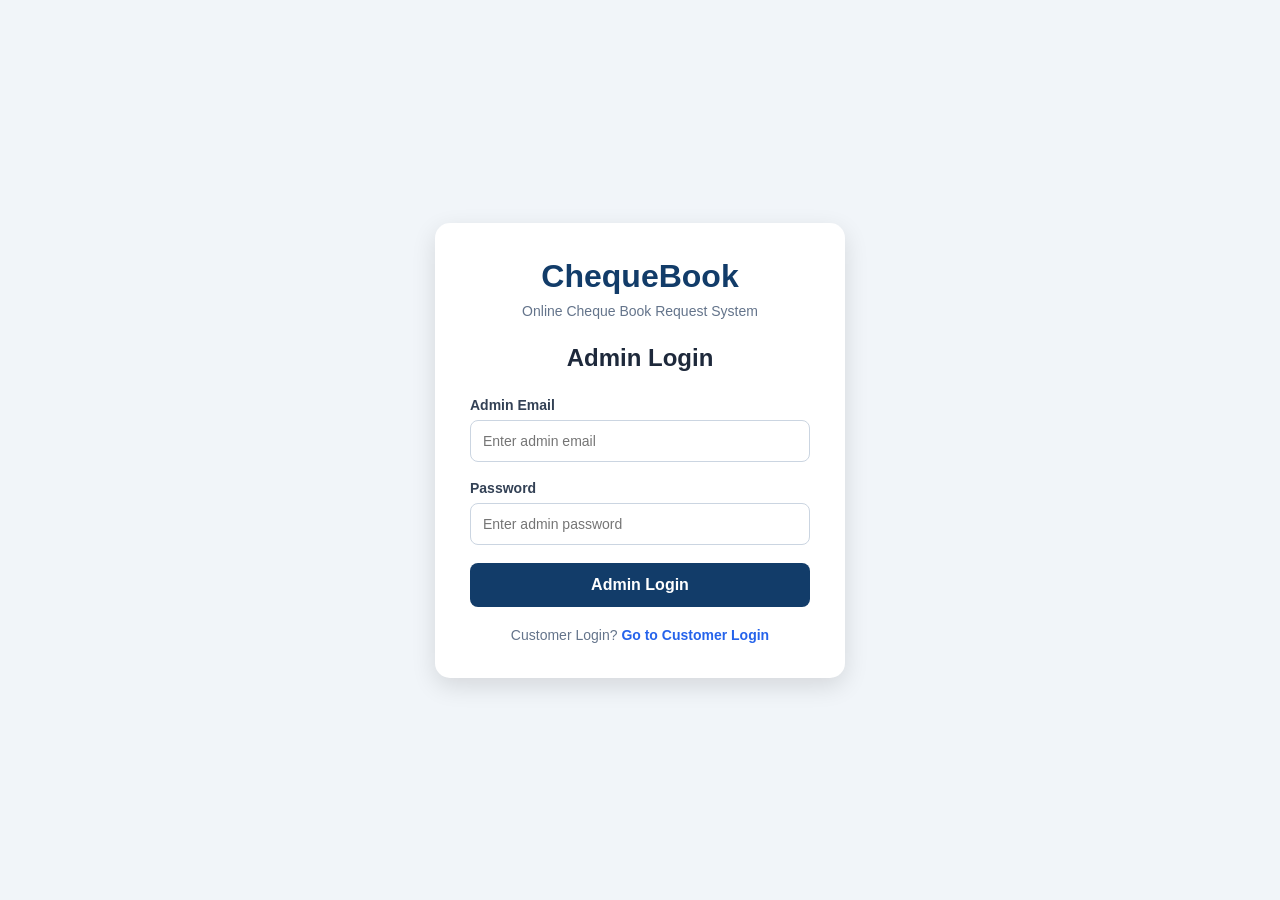
==== Frontend/admin-dashboard.html @ 97a273b3 "Initial commit" ====
<!DOCTYPE html>
<html lang="en">

<head>
    <meta charset="UTF-8">
    <meta name="viewport" content="width=device-width, initial-scale=1.0">

    <title>Admin Dashboard - ChequeBook</title>

    <link rel="stylesheet" href="style.css">
</head>

<body>

    <div class="dashboard-container">

        <!-- =========================
             Admin Header
        ========================== -->

        <header class="dashboard-header">

            <div>
                <h1>ChequeBook</h1>
                <p>Admin Management Dashboard</p>
            </div>

            <button id="adminLogoutBtn">
                Logout
            </button>

        </header>


        <!-- =========================
             Welcome Section
        ========================== -->

        <section class="welcome-section">

            <h2>
                Welcome, <span id="adminName">Admin</span> 👋
            </h2>

            <p>
                Manage customers and cheque book requests.
            </p>

        </section>


        <!-- =========================
             Dashboard Statistics
        ========================== -->

        <section class="dashboard-card">

            <h2>Dashboard Overview</h2>

            <div class="info-grid">

                <div>
                    <span>Total Customers</span>

                    <strong id="totalCustomers">
                        0
                    </strong>
                </div>


                <div>
                    <span>Total Requests</span>

                    <strong id="totalRequests">
                        0
                    </strong>
                </div>


                <div>
                    <span>Pending Requests</span>

                    <strong id="pendingRequests">
                        0
                    </strong>
                </div>

            </div>

        </section>


        <!-- =========================
             Customer List
        ========================== -->

        <section class="dashboard-card">

            <h2>Registered Customers</h2>

            <div id="customerContainer">

                <p>
                    Loading customers...
                </p>

            </div>

        </section>


        <!-- =========================
             Cheque Book Requests
        ========================== -->

        <section class="dashboard-card">

            <h2>Cheque Book Requests</h2>

            <div id="requestContainer">

                <p>
                    Loading cheque book requests...
                </p>

            </div>

        </section>


    </div>


    <!-- Admin Dashboard JavaScript -->
    <script src="admin-dashboard.js"></script>

</body>

</html>
---- Frontend/style.css ----
* {
    margin: 0;
    padding: 0;
    box-sizing: border-box;
}

body {
    font-family: Arial, sans-serif;
    background: #f1f5f9;
    min-height: 100vh;
    display: flex;
    justify-content: center;
    align-items: center;
}

.container {
    width: 100%;
    max-width: 450px;
    padding: 20px;
}

.form-box {
    background: white;
    padding: 35px;
    border-radius: 15px;
    box-shadow: 0 8px 25px rgba(0, 0, 0, 0.12);
}

.form-box h1 {
    text-align: center;
    color: #123c69;
    margin-bottom: 8px;
}

.subtitle {
    text-align: center;
    color: #64748b;
    margin-bottom: 25px;
    font-size: 14px;
}

.form-box h2 {
    text-align: center;
    color: #1e293b;
    margin-bottom: 25px;
}

label {
    display: block;
    margin-bottom: 7px;
    color: #334155;
    font-weight: bold;
    font-size: 14px;
}

input {
    width: 100%;
    padding: 12px;
    margin-bottom: 18px;
    border: 1px solid #cbd5e1;
    border-radius: 8px;
    font-size: 14px;
    outline: none;
}

input:focus {
    border-color: #2563eb;
}

button {
    width: 100%;
    padding: 13px;
    background: #123c69;
    color: white;
    border: none;
    border-radius: 8px;
    font-size: 16px;
    font-weight: bold;
    cursor: pointer;
}

button:hover {
    background: #0f3155;
}

.switch-text {
    text-align: center;
    margin-top: 20px;
    color: #64748b;
    font-size: 14px;
}

.switch-text a {
    color: #2563eb;
    text-decoration: none;
    font-weight: bold;
}

.hidden {
    display: none;
}

#loginMessage,
#registerMessage {
    text-align: center;
    margin-top: 15px;
    font-size: 14px;
}
/* =========================
   CUSTOMER DASHBOARD
   ========================= */

.dashboard-container {
    width: 100%;
    max-width: 1100px;
    margin: 0 auto;
    padding: 25px;
}

.dashboard-header {
    background: #123c69;
    color: white;
    padding: 20px 25px;
    border-radius: 12px;
    display: flex;
    justify-content: space-between;
    align-items: center;
    margin-bottom: 25px;
}

.dashboard-header h1 {
    margin-bottom: 5px;
}

.dashboard-header p {
    font-size: 14px;
    opacity: 0.9;
}

#logoutBtn {
    width: auto;
    padding: 10px 20px;
    background: white;
    color: #123c69;
}

#logoutBtn:hover {
    background: #e2e8f0;
}

.welcome-section {
    margin-bottom: 25px;
}

.welcome-section h2 {
    color: #1e293b;
    margin-bottom: 8px;
}

.welcome-section p {
    color: #64748b;
}

.dashboard-card {
    background: white;
    padding: 25px;
    border-radius: 12px;
    margin-bottom: 20px;
    box-shadow: 0 5px 18px rgba(0, 0, 0, 0.08);
}

.dashboard-card h2 {
    color: #123c69;
    margin-bottom: 20px;
}

.info-grid {
    display: grid;
    grid-template-columns: repeat(3, 1fr);
    gap: 20px;
}

.info-grid div {
    background: #f8fafc;
    padding: 18px;
    border-radius: 8px;
}

.info-grid span {
    display: block;
    color: #64748b;
    font-size: 13px;
    margin-bottom: 8px;
}

.info-grid strong {
    color: #1e293b;
    font-size: 16px;
}

.request-btn {
    width: auto;
    margin-top: 20px;
    padding: 12px 22px;
}


/* Mobile responsive design */

@media (max-width: 700px) {

    .dashboard-container {
        padding: 15px;
    }

    .dashboard-header {
        flex-direction: column;
        align-items: flex-start;
        gap: 15px;
    }

    #logoutBtn {
        width: 100%;
    }

    .info-grid {
        grid-template-columns: 1fr;
    }

}
/* =========================
   CHEQUE BOOK REQUEST PAGE
   ========================= */

.request-page-card {
    max-width: 650px;
    margin: 0 auto;
}

.request-description {
    color: #64748b;
    margin-bottom: 25px;
}

#requestForm {
    display: flex;
    flex-direction: column;
}

#requestForm select {
    width: 100%;
    padding: 12px;
    margin-bottom: 20px;
    border: 1px solid #cbd5e1;
    border-radius: 8px;
    background: white;
    font-size: 14px;
    outline: none;
}

#requestForm select:focus {
    border-color: #2563eb;
}

#requestMessage {
    text-align: center;
    margin-top: 20px;
    font-weight: bold;
}

#backBtn {
    width: auto;
    padding: 10px 20px;
    background: white;
    color: #123c69;
}

#backBtn:hover {
    background: #e2e8f0;
}
/* =========================
   ADMIN DASHBOARD
   ========================= */

.admin-table-wrapper {
    width: 100%;
    overflow-x: auto;
}

.admin-table {
    width: 100%;
    border-collapse: collapse;
    margin-top: 10px;
    background: white;
}

.admin-table th {
    background: #123c69;
    color: white;
    padding: 14px;
    text-align: left;
    font-size: 14px;
}

.admin-table td {
    padding: 14px;
    border-bottom: 1px solid #e2e8f0;
    color: #334155;
    font-size: 14px;
}

.admin-table tr:hover {
    background: #f8fafc;
}

.admin-table select {
    padding: 8px 10px;
    border: 1px solid #cbd5e1;
    border-radius: 6px;
    background: white;
    cursor: pointer;
    font-size: 13px;
}

.status-badge {
    display: inline-block;
    padding: 6px 10px;
    border-radius: 6px;
    background: #e2e8f0;
    color: #1e293b;
    font-weight: bold;
    font-size: 12px;
}


/* Admin dashboard statistics */

#totalCustomers,
#totalRequests,
#pendingRequests {
    font-size: 24px;
    color: #123c69;
}


/* Mobile Admin Table */

@media (max-width: 700px) {

    .admin-table th,
    .admin-table td {
        padding: 10px;
        font-size: 12px;
    }

    .admin-table select {
        font-size: 12px;
    }

}
/* =========================================
   PROFESSIONAL HOME PAGE
   ========================================= */

.home-hero {
    width: 100%;
    min-height: 620px;
    padding: 80px 8%;
    background: linear-gradient(
        135deg,
        #123c69,
        #2563a6
    );

    display: flex;
    justify-content: space-between;
    align-items: center;
    gap: 60px;

    color: white;
}


.home-content {
    max-width: 650px;
}


.home-content h1 {
    font-size: 52px;
    line-height: 1.15;
    margin-bottom: 25px;
}


.home-content p {
    font-size: 18px;
    line-height: 1.7;
    color: #e2e8f0;
    margin-bottom: 35px;
}


.home-buttons {
    display: flex;
    gap: 15px;
    flex-wrap: wrap;
}


.home-btn {
    display: inline-block;
    padding: 14px 25px;
    border-radius: 8px;
    text-decoration: none;
    font-weight: bold;
    font-size: 15px;
}


.primary-btn {
    background: white;
    color: #123c69;
}


.primary-btn:hover {
    background: #e2e8f0;
}


.secondary-btn {
    background: transparent;
    color: white;
    border: 2px solid white;
}


.secondary-btn:hover {
    background: white;
    color: #123c69;
}


.home-card {
    width: 380px;
    padding: 35px;
    background: white;
    color: #1e293b;
    border-radius: 18px;
    box-shadow: 0 15px 40px rgba(0, 0, 0, 0.2);
}


.home-card-icon {
    font-size: 50px;
    margin-bottom: 15px;
}


.home-card h2 {
    color: #123c69;
    margin-bottom: 12px;
}


.home-card p {
    color: #64748b;
    line-height: 1.6;
    margin-bottom: 20px;
}


.home-feature {
    padding: 12px 0;
    border-bottom: 1px solid #e2e8f0;
    color: #334155;
}


.home-feature span {
    color: #16a34a;
    font-weight: bold;
    margin-right: 8px;
}


/* SERVICES */

.home-features {
    padding: 75px 8%;
    text-align: center;
    background: #f8fafc;
}


.home-features h2,
.how-section h2 {
    font-size: 34px;
    color: #123c69;
    margin-bottom: 12px;
}


.home-section-text {
    color: #64748b;
    margin-bottom: 40px;
}


.feature-grid {
    max-width: 1100px;
    margin: auto;

    display: grid;
    grid-template-columns:
        repeat(3, 1fr);

    gap: 25px;
}


.feature-card {
    background: white;
    padding: 30px;
    border-radius: 14px;

    box-shadow:
        0 5px 20px rgba(0, 0, 0, 0.07);
}


.feature-icon {
    font-size: 40px;
    margin-bottom: 15px;
}


.feature-card h3 {
    color: #123c69;
    margin-bottom: 12px;
}


.feature-card p {
    color: #64748b;
    line-height: 1.6;
}


/* HOW IT WORKS */

.how-section {
    padding: 75px 8%;
    text-align: center;
    background: white;
}


.steps-grid {
    max-width: 1000px;
    margin: 45px auto 0;

    display: grid;
    grid-template-columns:
        repeat(3, 1fr);

    gap: 30px;
}


.step-card {
    padding: 25px;
}


.step-number {
    width: 55px;
    height: 55px;

    margin: 0 auto 18px;

    display: flex;
    align-items: center;
    justify-content: center;

    border-radius: 50%;

    background: #123c69;
    color: white;

    font-size: 22px;
    font-weight: bold;
}


.step-card h3 {
    color: #123c69;
    margin-bottom: 10px;
}


.step-card p {
    color: #64748b;
}


/* FOOTER */

.home-footer {
    padding: 35px 20px;
    background: #0f2f52;
    color: white;
    text-align: center;
}


.home-footer h3 {
    font-size: 24px;
    margin-bottom: 8px;
}


.home-footer p {
    color: #cbd5e1;
}


.footer-copy {
    margin-top: 20px;
    font-size: 13px;
}


/* HOME PAGE RESPONSIVE */

@media (max-width: 850px) {

    .home-hero {
        flex-direction: column;
        text-align: center;
        padding: 60px 25px;
    }


    .home-content h1 {
        font-size: 40px;
    }


    .home-buttons {
        justify-content: center;
    }


    .home-card {
        width: 100%;
        max-width: 450px;
    }


    .feature-grid,
    .steps-grid {
        grid-template-columns: 1fr;
    }

}


@media (max-width: 500px) {

    .home-content h1 {
        font-size: 32px;
    }


    .home-content p {
        font-size: 16px;
    }


    .home-btn {
        width: 100%;
        text-align: center;
    }

}
/* =========================================
   CHEQUEBOOK HOME PAGE
   ========================================= */

.home-hero {
    width: 100%;
    padding: 55px 8%;
    background: linear-gradient(135deg, #123c69, #2563a6);
    color: white;

    display: flex;
    align-items: center;
    justify-content: space-between;
    gap: 45px;
}

.home-content {
    max-width: 600px;
}

.home-content h1 {
    font-size: 42px;
    line-height: 1.2;
    margin-bottom: 18px;
}

.home-content p {
    font-size: 16px;
    line-height: 1.6;
    color: #e2e8f0;
    margin-bottom: 25px;
}

.home-buttons {
    display: flex;
    gap: 12px;
}

.home-btn {
    display: inline-block;
    padding: 11px 20px;
    border-radius: 7px;
    text-decoration: none;
    font-weight: bold;
    font-size: 14px;
}

.primary-btn {
    background: white;
    color: #123c69;
}

.secondary-btn {
    background: transparent;
    color: white;
    border: 1px solid white;
}

.home-card {
    width: 330px;
    padding: 25px;
    background: white;
    color: #1e293b;
    border-radius: 14px;
    box-shadow: 0 10px 25px rgba(0, 0, 0, 0.15);
}

.home-card-icon {
    font-size: 40px;
    margin-bottom: 10px;
}

.home-card h2 {
    color: #123c69;
    font-size: 21px;
    margin-bottom: 8px;
}

.home-card p {
    color: #64748b;
    font-size: 14px;
    line-height: 1.5;
    margin-bottom: 15px;
}

.home-feature {
    padding: 9px 0;
    border-bottom: 1px solid #e2e8f0;
    font-size: 14px;
}

.home-feature span {
    color: #16a34a;
    font-weight: bold;
    margin-right: 7px;
}


/* SERVICES */

.home-features {
    width: 100%;
    padding: 50px 8%;
    background: #f8fafc;
    text-align: center;
}

.home-features h2,
.how-section h2 {
    font-size: 28px;
    color: #123c69;
    margin-bottom: 8px;
}

.home-section-text {
    color: #64748b;
    font-size: 14px;
    margin-bottom: 28px;
}

.feature-grid {
    max-width: 1000px;
    margin: auto;

    display: grid;
    grid-template-columns: repeat(3, 1fr);
    gap: 20px;
}

.feature-card {
    background: white;
    padding: 25px;
    border-radius: 12px;
    box-shadow: 0 4px 15px rgba(0, 0, 0, 0.06);
}

.feature-icon {
    font-size: 32px;
    margin-bottom: 10px;
}

.feature-card h3 {
    color: #123c69;
    margin-bottom: 8px;
}

.feature-card p {
    color: #64748b;
    font-size: 14px;
    line-height: 1.5;
}


/* HOW IT WORKS */

.how-section {
    width: 100%;
    padding: 50px 8%;
    background: white;
    text-align: center;
}

.steps-grid {
    max-width: 900px;
    margin: 30px auto 0;

    display: grid;
    grid-template-columns: repeat(3, 1fr);
    gap: 25px;
}

.step-card {
    padding: 15px;
}

.step-number {
    width: 45px;
    height: 45px;
    margin: 0 auto 12px;

    display: flex;
    align-items: center;
    justify-content: center;

    border-radius: 50%;
    background: #123c69;
    color: white;

    font-size: 18px;
    font-weight: bold;
}

.step-card h3 {
    color: #123c69;
    margin-bottom: 6px;
}

.step-card p {
    color: #64748b;
    font-size: 14px;
}


/* FOOTER */

.home-footer {
    width: 100%;
    padding: 25px 20px;
    background: #0f2f52;
    color: white;
    text-align: center;
}

.home-footer h3 {
    font-size: 21px;
    margin-bottom: 5px;
}

.home-footer p {
    color: #cbd5e1;
    font-size: 13px;
}

.footer-copy {
    margin-top: 12px;
}


/* MOBILE */

@media (max-width: 800px) {

    .home-hero {
        flex-direction: column;
        text-align: center;
        padding: 45px 25px;
    }

    .home-content h1 {
        font-size: 34px;
    }

    .home-buttons {
        justify-content: center;
    }

    .home-card {
        width: 100%;
        max-width: 380px;
    }

    .feature-grid,
    .steps-grid {
        grid-template-columns: 1fr;
    }
}
/* =========================================
   HOME PAGE - FINAL LAYOUT FIX
   ========================================= */

body:has(.home-hero) {
    display: block !important;
    width: 100%;
    min-height: 100vh;
    margin: 0;
    padding: 0;
    background: #ffffff;
}

body:has(.home-hero) .home-hero {
    width: 100%;
    min-height: auto !important;
    padding: 55px 8%;
    margin: 0;
}

body:has(.home-hero) .home-features {
    width: 100%;
    min-height: auto !important;
    padding: 50px 8%;
    margin: 0;
}

body:has(.home-hero) .how-section {
    width: 100%;
    min-height: auto !important;
    padding: 50px 8%;
    margin: 0;
}

body:has(.home-hero) .home-footer {
    width: 100%;
    min-height: auto !important;
    padding: 30px 20px;
    margin: 0;
}

body:has(.home-hero) .feature-grid {
    display: grid !important;
}

body:has(.home-hero) .steps-grid {
    display: grid !important;
}
/* =========================================
   STEP 6 - COMPLETE MOBILE RESPONSIVE
   ========================================= */

@media (max-width: 600px) {

    /* HOME PAGE */

    .home-hero {
        padding: 40px 20px;
        gap: 30px;
    }

    .home-content h1 {
        font-size: 30px;
    }

    .home-content p {
        font-size: 14px;
    }

    .home-buttons {
        flex-direction: column;
        width: 100%;
    }

    .home-btn {
        width: 100%;
        text-align: center;
    }

    .home-card {
        width: 100%;
    }

    .home-features,
    .how-section {
        padding: 40px 20px;
    }

    .feature-grid,
    .steps-grid {
        grid-template-columns: 1fr;
    }


    /* NAVIGATION */

    .home-navbar {
        padding: 15px 20px;
    }

    .home-nav {
        width: 100%;
        gap: 10px;
    }

    .home-nav a {
        font-size: 13px;
    }


    /* CUSTOMER DASHBOARD */

    .dashboard-container {
        padding: 12px;
    }

    .dashboard-card {
        padding: 18px;
    }

    .dashboard-header {
        padding: 18px;
    }

    .dashboard-header h1 {
        font-size: 22px;
    }

    .info-grid {
        grid-template-columns: 1fr;
        gap: 12px;
    }

    .admin-table-wrapper {
        overflow-x: auto;
    }

    .admin-table {
        min-width: 650px;
    }


    /* ADMIN DASHBOARD */

    .admin-dashboard-container {
        padding: 12px;
    }

    .admin-dashboard-card {
        padding: 18px;
    }

    .admin-dashboard-header {
        padding: 18px;
    }

    .admin-summary-grid {
        grid-template-columns: 1fr;
        gap: 12px;
    }

    .admin-table-wrapper {
        width: 100%;
        overflow-x: auto;
    }

    .admin-table {
        min-width: 850px;
    }

}
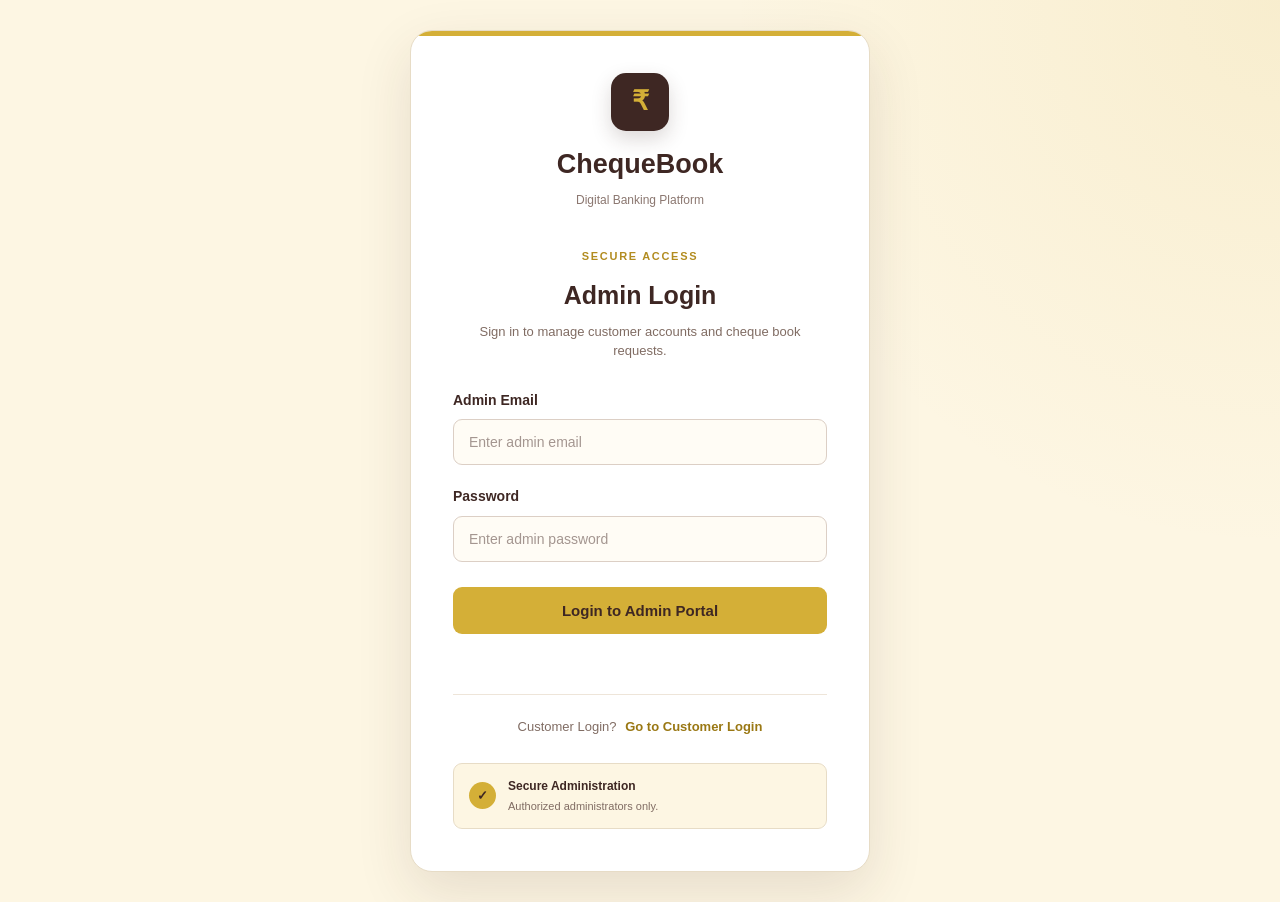
==== commit 960b1999: "Update frontend design" ====
--- a/Frontend/admin-dashboard.html
+++ b/Frontend/admin-dashboard.html
@@ -10,97 +10,211 @@
     <link rel="stylesheet" href="style.css">
 </head>
 
-<body>
-
-    <div class="dashboard-container">
-
-        <!-- =========================
-             Admin Header
-        ========================== -->
-
-        <header class="dashboard-header">
+<body class="admin-dashboard-page">
+
+    <!-- =========================
+         ADMIN NAVBAR
+    ========================== -->
+
+    <header class="admin-navbar">
+
+        <div class="admin-navbar-brand">
+
+            <div class="admin-navbar-icon">
+                ₹
+            </div>
 
             <div>
                 <h1>ChequeBook</h1>
-                <p>Admin Management Dashboard</p>
-            </div>
-
-            <button id="adminLogoutBtn">
+                <span>Admin Portal</span>
+            </div>
+
+        </div>
+
+
+        <div class="admin-navbar-right">
+
+            <span class="admin-secure-label">
+                ● Secure Admin Access
+            </span>
+
+            <button id="adminLogoutBtn" class="admin-logout-btn">
                 Logout
             </button>
 
-        </header>
+        </div>
+
+    </header>
+
+
+    <!-- =========================
+         MAIN CONTENT
+    ========================== -->
+
+    <main class="admin-dashboard-main">
+
+
+        <!-- PAGE HEADER -->
+
+        <section class="admin-page-header">
+
+            <div>
+
+                <span class="admin-page-label">
+                    ADMINISTRATION
+                </span>
+
+                <h2>
+                    Welcome, <span id="adminName">Admin</span>
+                </h2>
+
+                <p>
+                    Manage customers, monitor cheque book requests,
+                    and control request processing from one place.
+                </p>
+
+            </div>
+
+
+            <div class="admin-header-icon">
+                ⚙
+            </div>
+
+        </section>
 
 
         <!-- =========================
-             Welcome Section
+             DASHBOARD OVERVIEW
         ========================== -->
 
-        <section class="welcome-section">
-
-            <h2>
-                Welcome, <span id="adminName">Admin</span> 👋
-            </h2>
-
-            <p>
-                Manage customers and cheque book requests.
-            </p>
+        <section class="admin-dashboard-card">
+
+            <div class="admin-section-heading">
+
+                <div>
+                    <span>OVERVIEW</span>
+                    <h3>Dashboard Overview</h3>
+                </div>
+
+                <div class="admin-section-icon">
+                    ◈
+                </div>
+
+            </div>
+
+
+            <div class="admin-stat-grid">
+
+
+                <!-- TOTAL CUSTOMERS -->
+
+                <div class="admin-stat-card">
+
+                    <div class="admin-stat-icon">
+                        👥
+                    </div>
+
+                    <div>
+
+                        <span>Total Customers</span>
+
+                        <strong id="totalCustomers">
+                            0
+                        </strong>
+
+                        <small>
+                            Registered users
+                        </small>
+
+                    </div>
+
+                </div>
+
+
+                <!-- TOTAL REQUESTS -->
+
+                <div class="admin-stat-card">
+
+                    <div class="admin-stat-icon">
+                        📋
+                    </div>
+
+                    <div>
+
+                        <span>Total Requests</span>
+
+                        <strong id="totalRequests">
+                            0
+                        </strong>
+
+                        <small>
+                            Cheque book requests
+                        </small>
+
+                    </div>
+
+                </div>
+
+
+                <!-- PENDING REQUESTS -->
+
+                <div class="admin-stat-card pending-stat">
+
+                    <div class="admin-stat-icon">
+                        ⏳
+                    </div>
+
+                    <div>
+
+                        <span>Pending Requests</span>
+
+                        <strong id="pendingRequests">
+                            0
+                        </strong>
+
+                        <small>
+                            Awaiting processing
+                        </small>
+
+                    </div>
+
+                </div>
+
+
+            </div>
 
         </section>
 
 
         <!-- =========================
-             Dashboard Statistics
+             CUSTOMER LIST
         ========================== -->
 
-        <section class="dashboard-card">
-
-            <h2>Dashboard Overview</h2>
-
-            <div class="info-grid">
+        <section class="admin-dashboard-card">
+
+            <div class="admin-section-heading">
 
                 <div>
-                    <span>Total Customers</span>
-
-                    <strong id="totalCustomers">
-                        0
-                    </strong>
-                </div>
-
-
-                <div>
-                    <span>Total Requests</span>
-
-                    <strong id="totalRequests">
-                        0
-                    </strong>
-                </div>
-
-
-                <div>
-                    <span>Pending Requests</span>
-
-                    <strong id="pendingRequests">
-                        0
-                    </strong>
-                </div>
-
-            </div>
-
-        </section>
-
-
-        <!-- =========================
-             Customer List
-        ========================== -->
-
-        <section class="dashboard-card">
-
-            <h2>Registered Customers</h2>
-
-            <div id="customerContainer">
-
-                <p>
+
+                    <span>CUSTOMER MANAGEMENT</span>
+
+                    <h3>Registered Customers</h3>
+
+                </div>
+
+                <div class="admin-section-icon">
+                    👥
+                </div>
+
+            </div>
+
+
+            <div
+                id="customerContainer"
+                class="admin-data-container"
+            >
+
+                <p class="admin-loading">
                     Loading customers...
                 </p>
 
@@ -110,16 +224,34 @@
 
 
         <!-- =========================
-             Cheque Book Requests
+             CHEQUE BOOK REQUESTS
         ========================== -->
 
-        <section class="dashboard-card">
-
-            <h2>Cheque Book Requests</h2>
-
-            <div id="requestContainer">
-
-                <p>
+        <section class="admin-dashboard-card">
+
+            <div class="admin-section-heading">
+
+                <div>
+
+                    <span>REQUEST MANAGEMENT</span>
+
+                    <h3>Cheque Book Requests</h3>
+
+                </div>
+
+                <div class="admin-section-icon">
+                    📑
+                </div>
+
+            </div>
+
+
+            <div
+                id="requestContainer"
+                class="admin-data-container"
+            >
+
+                <p class="admin-loading">
                     Loading cheque book requests...
                 </p>
 
@@ -128,10 +260,28 @@
         </section>
 
 
-    </div>
-
-
-    <!-- Admin Dashboard JavaScript -->
+    </main>
+
+
+    <!-- =========================
+         FOOTER
+    ========================== -->
+
+    <footer class="admin-dashboard-footer">
+
+        <p>
+            © 2026 ChequeBook. All Rights Reserved.
+        </p>
+
+        <span>
+            Secure Digital Banking Administration
+        </span>
+
+    </footer>
+
+
+    <!-- ADMIN DASHBOARD JAVASCRIPT -->
+
     <script src="admin-dashboard.js"></script>
 
 </body>
--- a/Frontend/style.css
+++ b/Frontend/style.css
@@ -1,1114 +1,3995 @@
+/* =========================================
+   CHEQUEBOOK - PREMIUM BANKING THEME
+   Dark Brown + Cream + Gold
+   ========================================= */
+
 * {
     margin: 0;
     padding: 0;
     box-sizing: border-box;
 }
 
+html {
+    scroll-behavior: smooth;
+}
+
 body {
-    font-family: Arial, sans-serif;
-    background: #f1f5f9;
+    font-family: "Segoe UI", Arial, sans-serif;
+    background: #FDF6E3;
+    color: #3E2723;
+    line-height: 1.6;
+}
+
+
+/* =========================================
+   HERO SECTION
+   ========================================= */
+
+.home-hero {
     min-height: 100vh;
     display: flex;
-    justify-content: center;
-    align-items: center;
-}
-
-.container {
-    width: 100%;
-    max-width: 450px;
-    padding: 20px;
-}
-
-.form-box {
-    background: white;
-    padding: 35px;
-    border-radius: 15px;
-    box-shadow: 0 8px 25px rgba(0, 0, 0, 0.12);
-}
-
-.form-box h1 {
-    text-align: center;
-    color: #123c69;
-    margin-bottom: 8px;
-}
-
-.subtitle {
-    text-align: center;
-    color: #64748b;
-    margin-bottom: 25px;
-    font-size: 14px;
-}
-
-.form-box h2 {
-    text-align: center;
-    color: #1e293b;
-    margin-bottom: 25px;
-}
-
-label {
-    display: block;
-    margin-bottom: 7px;
-    color: #334155;
-    font-weight: bold;
-    font-size: 14px;
-}
-
-input {
-    width: 100%;
-    padding: 12px;
-    margin-bottom: 18px;
-    border: 1px solid #cbd5e1;
-    border-radius: 8px;
-    font-size: 14px;
-    outline: none;
-}
-
-input:focus {
-    border-color: #2563eb;
-}
-
-button {
-    width: 100%;
-    padding: 13px;
-    background: #123c69;
+    align-items: center;
+    justify-content: space-between;
+    gap: 60px;
+
+    padding: 80px 9%;
+
+    background:
+        radial-gradient(
+            circle at 85% 20%,
+            rgba(212, 175, 55, 0.16),
+            transparent 30%
+        ),
+        linear-gradient(
+            135deg,
+            #3E2723,
+            #2A1916
+        );
+
     color: white;
-    border: none;
-    border-radius: 8px;
-    font-size: 16px;
-    font-weight: bold;
-    cursor: pointer;
-}
-
-button:hover {
-    background: #0f3155;
-}
-
-.switch-text {
-    text-align: center;
-    margin-top: 20px;
-    color: #64748b;
-    font-size: 14px;
-}
-
-.switch-text a {
-    color: #2563eb;
-    text-decoration: none;
-    font-weight: bold;
-}
-
-.hidden {
-    display: none;
-}
-
-#loginMessage,
-#registerMessage {
-    text-align: center;
-    margin-top: 15px;
-    font-size: 14px;
-}
-/* =========================
-   CUSTOMER DASHBOARD
-   ========================= */
-
-.dashboard-container {
-    width: 100%;
-    max-width: 1100px;
-    margin: 0 auto;
-    padding: 25px;
-}
-
-.dashboard-header {
-    background: #123c69;
-    color: white;
-    padding: 20px 25px;
-    border-radius: 12px;
-    display: flex;
-    justify-content: space-between;
-    align-items: center;
-    margin-bottom: 25px;
-}
-
-.dashboard-header h1 {
-    margin-bottom: 5px;
-}
-
-.dashboard-header p {
-    font-size: 14px;
-    opacity: 0.9;
-}
-
-#logoutBtn {
-    width: auto;
-    padding: 10px 20px;
-    background: white;
-    color: #123c69;
-}
-
-#logoutBtn:hover {
-    background: #e2e8f0;
-}
-
-.welcome-section {
-    margin-bottom: 25px;
-}
-
-.welcome-section h2 {
-    color: #1e293b;
-    margin-bottom: 8px;
-}
-
-.welcome-section p {
-    color: #64748b;
-}
-
-.dashboard-card {
-    background: white;
-    padding: 25px;
-    border-radius: 12px;
-    margin-bottom: 20px;
-    box-shadow: 0 5px 18px rgba(0, 0, 0, 0.08);
-}
-
-.dashboard-card h2 {
-    color: #123c69;
-    margin-bottom: 20px;
-}
-
-.info-grid {
-    display: grid;
-    grid-template-columns: repeat(3, 1fr);
-    gap: 20px;
-}
-
-.info-grid div {
-    background: #f8fafc;
-    padding: 18px;
-    border-radius: 8px;
-}
-
-.info-grid span {
-    display: block;
-    color: #64748b;
-    font-size: 13px;
-    margin-bottom: 8px;
-}
-
-.info-grid strong {
-    color: #1e293b;
-    font-size: 16px;
-}
-
-.request-btn {
-    width: auto;
-    margin-top: 20px;
-    padding: 12px 22px;
-}
-
-
-/* Mobile responsive design */
-
-@media (max-width: 700px) {
-
-    .dashboard-container {
-        padding: 15px;
-    }
-
-    .dashboard-header {
-        flex-direction: column;
-        align-items: flex-start;
-        gap: 15px;
-    }
-
-    #logoutBtn {
-        width: 100%;
-    }
-
-    .info-grid {
-        grid-template-columns: 1fr;
-    }
-
-}
-/* =========================
-   CHEQUE BOOK REQUEST PAGE
-   ========================= */
-
-.request-page-card {
-    max-width: 650px;
-    margin: 0 auto;
-}
-
-.request-description {
-    color: #64748b;
-    margin-bottom: 25px;
-}
-
-#requestForm {
-    display: flex;
-    flex-direction: column;
-}
-
-#requestForm select {
-    width: 100%;
-    padding: 12px;
-    margin-bottom: 20px;
-    border: 1px solid #cbd5e1;
-    border-radius: 8px;
-    background: white;
-    font-size: 14px;
-    outline: none;
-}
-
-#requestForm select:focus {
-    border-color: #2563eb;
-}
-
-#requestMessage {
-    text-align: center;
-    margin-top: 20px;
-    font-weight: bold;
-}
-
-#backBtn {
-    width: auto;
-    padding: 10px 20px;
-    background: white;
-    color: #123c69;
-}
-
-#backBtn:hover {
-    background: #e2e8f0;
-}
-/* =========================
-   ADMIN DASHBOARD
-   ========================= */
-
-.admin-table-wrapper {
-    width: 100%;
-    overflow-x: auto;
-}
-
-.admin-table {
-    width: 100%;
-    border-collapse: collapse;
-    margin-top: 10px;
-    background: white;
-}
-
-.admin-table th {
-    background: #123c69;
-    color: white;
-    padding: 14px;
-    text-align: left;
-    font-size: 14px;
-}
-
-.admin-table td {
-    padding: 14px;
-    border-bottom: 1px solid #e2e8f0;
-    color: #334155;
-    font-size: 14px;
-}
-
-.admin-table tr:hover {
-    background: #f8fafc;
-}
-
-.admin-table select {
-    padding: 8px 10px;
-    border: 1px solid #cbd5e1;
-    border-radius: 6px;
-    background: white;
-    cursor: pointer;
-    font-size: 13px;
-}
-
-.status-badge {
-    display: inline-block;
-    padding: 6px 10px;
-    border-radius: 6px;
-    background: #e2e8f0;
-    color: #1e293b;
-    font-weight: bold;
-    font-size: 12px;
-}
-
-
-/* Admin dashboard statistics */
-
-#totalCustomers,
-#totalRequests,
-#pendingRequests {
-    font-size: 24px;
-    color: #123c69;
-}
-
-
-/* Mobile Admin Table */
-
-@media (max-width: 700px) {
-
-    .admin-table th,
-    .admin-table td {
-        padding: 10px;
-        font-size: 12px;
-    }
-
-    .admin-table select {
-        font-size: 12px;
-    }
-
-}
-/* =========================================
-   PROFESSIONAL HOME PAGE
-   ========================================= */
-
-.home-hero {
-    width: 100%;
-    min-height: 620px;
-    padding: 80px 8%;
-    background: linear-gradient(
-        135deg,
-        #123c69,
-        #2563a6
-    );
-
-    display: flex;
-    justify-content: space-between;
-    align-items: center;
-    gap: 60px;
-
-    color: white;
-}
-
+}
+
+
+/* LEFT CONTENT */
 
 .home-content {
     max-width: 650px;
 }
 
-
 .home-content h1 {
-    font-size: 52px;
-    line-height: 1.15;
+    font-size: 58px;
+    line-height: 1.12;
+    font-weight: 700;
+    letter-spacing: -1px;
     margin-bottom: 25px;
 }
 
+.home-content h1::after {
+    content: "";
+    display: block;
+    width: 90px;
+    height: 4px;
+    background: #D4AF37;
+    margin-top: 25px;
+    border-radius: 10px;
+}
 
 .home-content p {
+    max-width: 560px;
     font-size: 18px;
-    line-height: 1.7;
-    color: #e2e8f0;
+    color: #E7DCC6;
     margin-bottom: 35px;
 }
 
 
+/* BUTTONS */
+
 .home-buttons {
     display: flex;
-    gap: 15px;
+    gap: 18px;
     flex-wrap: wrap;
 }
-
 
 .home-btn {
     display: inline-block;
-    padding: 14px 25px;
+    text-decoration: none;
+
+    padding: 14px 28px;
+
     border-radius: 8px;
-    text-decoration: none;
+
+    font-size: 16px;
+    font-weight: 600;
+
+    transition: all 0.3s ease;
+}
+
+.primary-btn {
+    background: #D4AF37;
+    color: #3E2723;
+}
+
+.primary-btn:hover {
+    background: #E7C65A;
+    transform: translateY(-3px);
+    box-shadow: 0 10px 25px rgba(212, 175, 55, 0.25);
+}
+
+.secondary-btn {
+    border: 1px solid #D4AF37;
+    color: #D4AF37;
+    background: transparent;
+}
+
+.secondary-btn:hover {
+    background: #D4AF37;
+    color: #3E2723;
+    transform: translateY(-3px);
+}
+
+
+/* =========================================
+   HERO CARD
+   ========================================= */
+
+.home-card {
+    width: 390px;
+
+    padding: 40px;
+
+    background: #FDF6E3;
+    color: #3E2723;
+
+    border-radius: 20px;
+
+    box-shadow:
+        0 25px 60px rgba(0, 0, 0, 0.35);
+
+    border: 1px solid rgba(212, 175, 55, 0.4);
+
+    position: relative;
+}
+
+.home-card::before {
+    content: "";
+    position: absolute;
+
+    width: 100px;
+    height: 100px;
+
+    background: rgba(212, 175, 55, 0.15);
+
+    border-radius: 50%;
+
+    right: -30px;
+    top: -30px;
+
+    z-index: 0;
+}
+
+.home-card-icon {
+    width: 65px;
+    height: 65px;
+
+    display: flex;
+    align-items: center;
+    justify-content: center;
+
+    background: #3E2723;
+    color: #D4AF37;
+
+    border-radius: 15px;
+
+    font-size: 30px;
+
+    margin-bottom: 22px;
+
+    position: relative;
+    z-index: 1;
+}
+
+.home-card h2 {
+    font-size: 25px;
+    margin-bottom: 12px;
+}
+
+.home-card p {
+    color: #6D574F;
+    margin-bottom: 25px;
+}
+
+.home-feature {
+    display: flex;
+    align-items: center;
+
+    gap: 12px;
+
+    padding: 13px 0;
+
+    border-bottom: 1px solid #E7DCC6;
+
+    font-size: 15px;
+}
+
+.home-feature:last-child {
+    border-bottom: none;
+}
+
+.home-feature span {
+    width: 25px;
+    height: 25px;
+
+    display: flex;
+    align-items: center;
+    justify-content: center;
+
+    background: #D4AF37;
+    color: #3E2723;
+
+    border-radius: 50%;
+
     font-weight: bold;
-    font-size: 15px;
-}
-
-
-.primary-btn {
-    background: white;
-    color: #123c69;
-}
-
-
-.primary-btn:hover {
-    background: #e2e8f0;
-}
-
-
-.secondary-btn {
-    background: transparent;
-    color: white;
-    border: 2px solid white;
-}
-
-
-.secondary-btn:hover {
-    background: white;
-    color: #123c69;
-}
-
-
-.home-card {
-    width: 380px;
-    padding: 35px;
-    background: white;
-    color: #1e293b;
-    border-radius: 18px;
-    box-shadow: 0 15px 40px rgba(0, 0, 0, 0.2);
-}
-
-
-.home-card-icon {
-    font-size: 50px;
-    margin-bottom: 15px;
-}
-
-
-.home-card h2 {
-    color: #123c69;
-    margin-bottom: 12px;
-}
-
-
-.home-card p {
-    color: #64748b;
-    line-height: 1.6;
-    margin-bottom: 20px;
-}
-
-
-.home-feature {
-    padding: 12px 0;
-    border-bottom: 1px solid #e2e8f0;
-    color: #334155;
-}
-
-
-.home-feature span {
-    color: #16a34a;
-    font-weight: bold;
-    margin-right: 8px;
-}
-
-
-/* SERVICES */
+}
+
+
+/* =========================================
+   FEATURES SECTION
+   ========================================= */
 
 .home-features {
-    padding: 75px 8%;
+    padding: 90px 9%;
     text-align: center;
-    background: #f8fafc;
-}
-
+
+    background: #FDF6E3;
+}
 
 .home-features h2,
 .how-section h2 {
-    font-size: 34px;
-    color: #123c69;
-    margin-bottom: 12px;
-}
-
+    font-size: 38px;
+    color: #3E2723;
+    margin-bottom: 10px;
+}
 
 .home-section-text {
-    color: #64748b;
-    margin-bottom: 40px;
-}
-
+    color: #806C63;
+    margin-bottom: 45px;
+}
+
+
+/* FEATURE GRID */
 
 .feature-grid {
-    max-width: 1100px;
-    margin: auto;
-
     display: grid;
+
     grid-template-columns:
         repeat(3, 1fr);
 
     gap: 25px;
-}
-
+
+    max-width: 1100px;
+
+    margin: auto;
+}
 
 .feature-card {
     background: white;
-    padding: 30px;
-    border-radius: 14px;
+
+    padding: 35px 28px;
+
+    border-radius: 16px;
+
+    border: 1px solid #E7DCC6;
+
+    transition: all 0.3s ease;
 
     box-shadow:
-        0 5px 20px rgba(0, 0, 0, 0.07);
-}
-
+        0 8px 25px rgba(62, 39, 35, 0.07);
+}
+
+.feature-card:hover {
+    transform: translateY(-8px);
+
+    border-color: #D4AF37;
+
+    box-shadow:
+        0 18px 40px rgba(62, 39, 35, 0.13);
+}
 
 .feature-icon {
-    font-size: 40px;
-    margin-bottom: 15px;
-}
-
+    width: 65px;
+    height: 65px;
+
+    display: flex;
+    align-items: center;
+    justify-content: center;
+
+    margin: 0 auto 20px;
+
+    background: #3E2723;
+    color: #D4AF37;
+
+    border-radius: 15px;
+
+    font-size: 27px;
+}
 
 .feature-card h3 {
-    color: #123c69;
-    margin-bottom: 12px;
-}
-
+    font-size: 21px;
+    margin-bottom: 10px;
+}
 
 .feature-card p {
-    color: #64748b;
-    line-height: 1.6;
-}
-
-
-/* HOW IT WORKS */
+    color: #806C63;
+    font-size: 15px;
+}
+
+
+/* =========================================
+   HOW IT WORKS
+   ========================================= */
 
 .how-section {
-    padding: 75px 8%;
+    padding: 90px 9%;
+
     text-align: center;
-    background: white;
-}
-
+
+    background: #E7DCC6;
+}
 
 .steps-grid {
-    max-width: 1000px;
-    margin: 45px auto 0;
-
     display: grid;
+
     grid-template-columns:
         repeat(3, 1fr);
 
-    gap: 30px;
-}
-
+    gap: 25px;
+
+    max-width: 1000px;
+
+    margin: 50px auto 0;
+}
 
 .step-card {
-    padding: 25px;
-}
-
+    background: #FDF6E3;
+
+    padding: 35px 25px;
+
+    border-radius: 16px;
+
+    border: 1px solid rgba(62, 39, 35, 0.1);
+
+    position: relative;
+}
 
 .step-number {
     width: 55px;
     height: 55px;
 
-    margin: 0 auto 18px;
-
     display: flex;
     align-items: center;
     justify-content: center;
 
+    margin: 0 auto 20px;
+
     border-radius: 50%;
 
-    background: #123c69;
+    background: #D4AF37;
+    color: #3E2723;
+
+    font-size: 22px;
+    font-weight: 700;
+}
+
+.step-card h3 {
+    font-size: 21px;
+    margin-bottom: 8px;
+}
+
+.step-card p {
+    color: #806C63;
+}
+
+
+/* =========================================
+   FOOTER
+   ========================================= */
+
+.home-footer {
+    background: #2A1916;
+
     color: white;
 
-    font-size: 22px;
-    font-weight: bold;
-}
-
-
-.step-card h3 {
-    color: #123c69;
-    margin-bottom: 10px;
-}
-
-
-.step-card p {
-    color: #64748b;
-}
-
-
-/* FOOTER */
-
-.home-footer {
-    padding: 35px 20px;
-    background: #0f2f52;
-    color: white;
     text-align: center;
-}
-
+
+    padding: 45px 20px;
+}
 
 .home-footer h3 {
-    font-size: 24px;
+    color: #D4AF37;
+
+    font-size: 25px;
+
     margin-bottom: 8px;
 }
 
-
 .home-footer p {
-    color: #cbd5e1;
-}
-
+    color: #E7DCC6;
+}
 
 .footer-copy {
-    margin-top: 20px;
+    margin-top: 18px;
+
     font-size: 13px;
-}
-
-
-/* HOME PAGE RESPONSIVE */
-
-@media (max-width: 850px) {
+
+    color: #A99388 !important;
+}
+
+
+/* =========================================
+   RESPONSIVE DESIGN
+   ========================================= */
+
+@media (max-width: 900px) {
 
     .home-hero {
         flex-direction: column;
+
         text-align: center;
-        padding: 60px 25px;
-    }
-
+
+        padding: 70px 6%;
+    }
 
     .home-content h1 {
-        font-size: 40px;
-    }
-
+        font-size: 45px;
+    }
+
+    .home-content p {
+        margin-left: auto;
+        margin-right: auto;
+    }
 
     .home-buttons {
         justify-content: center;
     }
-
 
     .home-card {
         width: 100%;
         max-width: 450px;
     }
 
-
     .feature-grid,
     .steps-grid {
         grid-template-columns: 1fr;
-    }
-
+        max-width: 500px;
+    }
 }
 
 
 @media (max-width: 500px) {
 
+    .home-hero {
+        padding: 55px 5%;
+    }
+
     .home-content h1 {
-        font-size: 32px;
-    }
-
+        font-size: 36px;
+    }
 
     .home-content p {
         font-size: 16px;
     }
 
+    .home-buttons {
+        flex-direction: column;
+    }
 
     .home-btn {
         width: 100%;
         text-align: center;
     }
 
+    .home-card {
+        padding: 30px 25px;
+    }
+
+    .home-features,
+    .how-section {
+        padding: 65px 5%;
+    }
+
+    .home-features h2,
+    .how-section h2 {
+        font-size: 30px;
+    }
 }
 /* =========================================
-   CHEQUEBOOK HOME PAGE
+   CUSTOMER AUTH PAGE
    ========================================= */
 
-.home-hero {
+.auth-page {
+    min-height: 100vh;
+
+    background:
+        radial-gradient(
+            circle at 10% 20%,
+            rgba(212, 175, 55, 0.12),
+            transparent 30%
+        ),
+        #FDF6E3;
+
+    display: flex;
+    align-items: center;
+    justify-content: center;
+
+    padding: 40px 20px;
+}
+
+
+.auth-container {
     width: 100%;
-    padding: 55px 8%;
-    background: linear-gradient(135deg, #123c69, #2563a6);
+    max-width: 1050px;
+
+    min-height: 620px;
+
+    display: grid;
+    grid-template-columns: 0.9fr 1.1fr;
+
+    background: white;
+
+    border-radius: 24px;
+
+    overflow: hidden;
+
+    box-shadow:
+        0 25px 70px rgba(62, 39, 35, 0.18);
+}
+
+
+/* LEFT BRAND AREA */
+
+.auth-brand {
+    background:
+        linear-gradient(
+            145deg,
+            #3E2723,
+            #241512
+        );
+
     color: white;
 
+    padding: 65px 50px;
+
+    display: flex;
+    flex-direction: column;
+    justify-content: center;
+}
+
+
+.brand-logo {
+    width: 70px;
+    height: 70px;
+
+    display: flex;
+    align-items: center;
+    justify-content: center;
+
+    background: #D4AF37;
+
+    color: #3E2723;
+
+    border-radius: 18px;
+
+    font-size: 32px;
+
+    margin-bottom: 25px;
+}
+
+
+.auth-brand h1 {
+    font-size: 40px;
+    margin-bottom: 12px;
+}
+
+
+.auth-brand > p {
+    color: #E7DCC6;
+
+    max-width: 350px;
+
+    margin-bottom: 35px;
+}
+
+
+.auth-highlight {
+    display: flex;
+    align-items: center;
+
+    gap: 12px;
+
+    margin: 12px 0;
+
+    color: #F5EBDD;
+
+    font-size: 15px;
+}
+
+
+.auth-highlight span {
+    width: 27px;
+    height: 27px;
+
+    display: flex;
+    align-items: center;
+    justify-content: center;
+
+    background: #D4AF37;
+
+    color: #3E2723;
+
+    border-radius: 50%;
+
+    font-weight: bold;
+}
+
+
+/* RIGHT LOGIN CARD */
+
+.auth-card {
+    padding: 55px 65px;
+
+    display: flex;
+    flex-direction: column;
+    justify-content: center;
+}
+
+
+.back-home {
+    align-self: flex-start;
+
+    text-decoration: none;
+
+    color: #806C63;
+
+    font-size: 14px;
+
+    margin-bottom: 35px;
+
+    transition: 0.3s;
+}
+
+
+.back-home:hover {
+    color: #D4AF37;
+}
+
+
+.auth-small-title {
+    color: #B28C20;
+
+    font-size: 12px;
+
+    font-weight: 700;
+
+    letter-spacing: 2px;
+}
+
+
+.auth-heading h2 {
+    color: #3E2723;
+
+    font-size: 38px;
+
+    margin: 7px 0;
+}
+
+
+.auth-heading p {
+    color: #806C63;
+
+    margin-bottom: 30px;
+}
+
+
+/* INPUTS */
+
+.input-group {
+    margin-bottom: 20px;
+}
+
+
+.input-group label {
+    display: block;
+
+    color: #3E2723;
+
+    font-size: 14px;
+
+    font-weight: 600;
+
+    margin-bottom: 8px;
+}
+
+
+.input-group input {
+    width: 100%;
+
+    padding: 14px 15px;
+
+    border: 1px solid #DCCFC5;
+
+    border-radius: 9px;
+
+    outline: none;
+
+    font-size: 15px;
+
+    color: #3E2723;
+
+    background: #FFFCF5;
+
+    transition: 0.3s;
+}
+
+
+.input-group input:focus {
+    border-color: #D4AF37;
+
+    box-shadow:
+        0 0 0 3px rgba(212, 175, 55, 0.12);
+}
+
+
+.input-group input::placeholder {
+    color: #AA9B94;
+}
+
+
+/* LOGIN BUTTON */
+
+.auth-btn {
+    width: 100%;
+
+    padding: 14px;
+
+    border: none;
+
+    border-radius: 9px;
+
+    background: #3E2723;
+
+    color: white;
+
+    font-size: 16px;
+
+    font-weight: 600;
+
+    cursor: pointer;
+
+    transition: 0.3s;
+}
+
+
+.auth-btn:hover {
+    background: #D4AF37;
+
+    color: #3E2723;
+
+    transform: translateY(-2px);
+
+    box-shadow:
+        0 8px 20px rgba(212, 175, 55, 0.25);
+}
+
+
+/* MESSAGE */
+
+.auth-message {
+    text-align: center;
+
+    min-height: 22px;
+
+    margin-top: 12px;
+
+    font-size: 14px;
+}
+
+
+/* DIVIDER */
+
+.auth-divider {
+    display: flex;
+
+    align-items: center;
+
+    gap: 12px;
+
+    margin: 25px 0 18px;
+
+    color: #A28F86;
+
+    font-size: 13px;
+}
+
+
+.auth-divider::before,
+.auth-divider::after {
+    content: "";
+
+    flex: 1;
+
+    height: 1px;
+
+    background: #E7DCC6;
+}
+
+
+/* REGISTER BUTTON */
+
+.register-btn {
+    display: block;
+
+    text-align: center;
+
+    text-decoration: none;
+
+    padding: 13px;
+
+    border: 1px solid #D4AF37;
+
+    border-radius: 9px;
+
+    color: #3E2723;
+
+    font-weight: 600;
+
+    transition: 0.3s;
+}
+
+
+.register-btn:hover {
+    background: #D4AF37;
+}
+
+
+/* FOOTER TEXT */
+
+.auth-footer-text {
+    text-align: center;
+
+    color: #A28F86;
+
+    font-size: 12px;
+
+    margin-top: 22px;
+}
+
+
+/* =========================================
+   AUTH RESPONSIVE
+   ========================================= */
+
+@media (max-width: 800px) {
+
+    .auth-container {
+        grid-template-columns: 1fr;
+    }
+
+    .auth-brand {
+        padding: 40px 30px;
+
+        text-align: center;
+
+        align-items: center;
+    }
+
+    .auth-brand > p {
+        margin-left: auto;
+        margin-right: auto;
+    }
+
+    .auth-card {
+        padding: 40px 30px;
+    }
+}
+
+
+@media (max-width: 500px) {
+
+    .auth-page {
+        padding: 15px;
+    }
+
+    .auth-brand h1 {
+        font-size: 32px;
+    }
+
+    .auth-heading h2 {
+        font-size: 30px;
+    }
+
+    .auth-card {
+        padding: 30px 22px;
+    }
+}
+/* =========================================
+   CUSTOMER DASHBOARD
+   PREMIUM BANKING STYLE
+   ========================================= */
+
+.customer-dashboard-page {
+    min-height: 100vh;
+    background: #FDF6E3;
+}
+
+
+/* =========================================
+   NAVBAR
+   ========================================= */
+
+.bank-navbar {
+    height: 82px;
+
+    background: #3E2723;
+
+    color: white;
+
     display: flex;
     align-items: center;
     justify-content: space-between;
-    gap: 45px;
-}
-
-.home-content {
+
+    padding: 0 7%;
+
+    box-shadow:
+        0 5px 20px rgba(62, 39, 35, 0.15);
+}
+
+
+.bank-logo {
+    display: flex;
+    align-items: center;
+
+    gap: 12px;
+}
+
+
+.bank-logo-icon {
+    width: 45px;
+    height: 45px;
+
+    display: flex;
+    align-items: center;
+    justify-content: center;
+
+    background: #D4AF37;
+
+    color: #3E2723;
+
+    border-radius: 11px;
+
+    font-size: 22px;
+}
+
+
+.bank-logo h1 {
+    font-size: 21px;
+
+    line-height: 1.1;
+}
+
+
+.bank-logo span {
+    color: #D8C8B9;
+
+    font-size: 11px;
+
+    letter-spacing: 1px;
+}
+
+
+/* LOGOUT */
+
+.logout-btn {
+    padding: 10px 20px;
+
+    border: 1px solid #D4AF37;
+
+    background: transparent;
+
+    color: #D4AF37;
+
+    border-radius: 7px;
+
+    font-weight: 600;
+
+    cursor: pointer;
+
+    transition: 0.3s;
+}
+
+
+.logout-btn:hover {
+    background: #D4AF37;
+
+    color: #3E2723;
+}
+
+
+/* =========================================
+   MAIN
+   ========================================= */
+
+.dashboard-main {
+    width: 90%;
+
+    max-width: 1200px;
+
+    margin: auto;
+
+    padding: 45px 0 70px;
+}
+
+
+/* =========================================
+   WELCOME
+   ========================================= */
+
+.dashboard-welcome {
+    background:
+        linear-gradient(
+            135deg,
+            #3E2723,
+            #5A3B32
+        );
+
+    color: white;
+
+    border-radius: 20px;
+
+    padding: 35px 40px;
+
+    margin-bottom: 25px;
+
+    display: flex;
+
+    align-items: center;
+
+    justify-content: space-between;
+
+    overflow: hidden;
+
+    position: relative;
+}
+
+
+.dashboard-welcome::after {
+    content: "";
+
+    position: absolute;
+
+    width: 220px;
+    height: 220px;
+
+    border-radius: 50%;
+
+    background: rgba(212, 175, 55, 0.12);
+
+    right: -70px;
+    top: -80px;
+}
+
+
+.dashboard-label,
+.card-label {
+    color: #B28C20;
+
+    font-size: 11px;
+
+    font-weight: 700;
+
+    letter-spacing: 2px;
+}
+
+
+.dashboard-welcome .dashboard-label {
+    color: #D4AF37;
+}
+
+
+.dashboard-welcome h2 {
+    font-size: 31px;
+
+    margin: 7px 0;
+}
+
+
+.dashboard-welcome h2 span {
+    color: #D4AF37;
+}
+
+
+.dashboard-welcome p {
+    color: #E7DCC6;
+
     max-width: 600px;
 }
 
-.home-content h1 {
-    font-size: 42px;
-    line-height: 1.2;
-    margin-bottom: 18px;
-}
-
-.home-content p {
+
+.welcome-icon {
+    width: 85px;
+    height: 85px;
+
+    display: flex;
+    align-items: center;
+    justify-content: center;
+
+    background: rgba(255, 255, 255, 0.08);
+
+    border: 1px solid rgba(212, 175, 55, 0.4);
+
+    border-radius: 20px;
+
+    font-size: 38px;
+
+    position: relative;
+
+    z-index: 2;
+}
+
+
+/* =========================================
+   DASHBOARD CARDS
+   ========================================= */
+
+.dashboard-card {
+    background: white;
+
+    padding: 30px;
+
+    margin-bottom: 25px;
+
+    border-radius: 18px;
+
+    border: 1px solid #E7DCC6;
+
+    box-shadow:
+        0 7px 25px rgba(62, 39, 35, 0.06);
+}
+
+
+.card-heading {
+    display: flex;
+
+    align-items: center;
+
+    justify-content: space-between;
+
+    margin-bottom: 25px;
+}
+
+
+.card-heading h2 {
+    color: #3E2723;
+
+    font-size: 22px;
+
+    margin-top: 3px;
+}
+
+
+.card-icon {
+    width: 45px;
+    height: 45px;
+
+    display: flex;
+    align-items: center;
+    justify-content: center;
+
+    background: #FDF6E3;
+
+    border: 1px solid #E7DCC6;
+
+    border-radius: 10px;
+
+    font-size: 21px;
+}
+
+
+/* =========================================
+   INFORMATION
+   ========================================= */
+
+.info-grid {
+    display: grid;
+
+    grid-template-columns:
+        repeat(3, 1fr);
+
+    gap: 15px;
+}
+
+
+.info-item {
+    padding: 18px;
+
+    background: #FFFCF5;
+
+    border: 1px solid #EEE3D5;
+
+    border-radius: 10px;
+}
+
+
+.info-item span,
+.account-item span,
+.account-balance span {
+    display: block;
+
+    color: #8B7770;
+
+    font-size: 12px;
+
+    margin-bottom: 6px;
+}
+
+
+.info-item strong {
+    color: #3E2723;
+
+    font-size: 15px;
+
+    word-break: break-word;
+}
+
+
+/* =========================================
+   ACCOUNT
+   ========================================= */
+
+.account-summary {
+    display: grid;
+
+    grid-template-columns:
+        1fr 1fr 1.2fr;
+
+    gap: 15px;
+
+    margin-bottom: 25px;
+}
+
+
+.account-item,
+.account-balance {
+    padding: 22px;
+
+    border-radius: 12px;
+}
+
+
+.account-item {
+    background: #FFFCF5;
+
+    border: 1px solid #EEE3D5;
+}
+
+
+.account-item strong {
+    color: #3E2723;
+
+    font-size: 17px;
+}
+
+
+.account-balance {
+    background:
+        linear-gradient(
+            135deg,
+            #3E2723,
+            #5A3B32
+        );
+
+    color: white;
+}
+
+
+.account-balance span {
+    color: #D8C8B9;
+}
+
+
+.account-balance strong {
+    color: #D4AF37;
+
+    font-size: 27px;
+}
+
+
+/* =========================================
+   ACTION BUTTONS
+   ========================================= */
+
+.dashboard-actions {
+    display: flex;
+
+    gap: 12px;
+
+    flex-wrap: wrap;
+}
+
+
+.dashboard-action-btn {
+    padding: 12px 18px;
+
+    border: 1px solid #D4AF37;
+
+    border-radius: 8px;
+
+    background: white;
+
+    color: #3E2723;
+
+    font-weight: 600;
+
+    cursor: pointer;
+
+    transition: 0.3s;
+}
+
+
+.dashboard-action-btn:hover {
+    background: #D4AF37;
+
+    transform: translateY(-2px);
+}
+
+
+/* =========================================
+   TABLE
+   ========================================= */
+
+.table-wrapper {
+    width: 100%;
+
+    overflow-x: auto;
+
+    margin-bottom: 25px;
+}
+
+
+.bank-table {
+    width: 100%;
+
+    border-collapse: collapse;
+
+    min-width: 650px;
+}
+
+
+.bank-table th {
+    background: #3E2723;
+
+    color: #FDF6E3;
+
+    padding: 14px 16px;
+
+    text-align: left;
+
+    font-size: 13px;
+}
+
+
+.bank-table td {
+    padding: 14px 16px;
+
+    border-bottom: 1px solid #EEE3D5;
+
+    color: #594740;
+
+    font-size: 14px;
+}
+
+
+.bank-table tbody tr:hover {
+    background: #FFFCF5;
+}
+
+
+/* =========================================
+   CHEQUE REQUEST BUTTON
+   ========================================= */
+
+.request-cheque-btn {
+    padding: 13px 22px;
+
+    border: none;
+
+    border-radius: 8px;
+
+    background: #D4AF37;
+
+    color: #3E2723;
+
+    font-size: 15px;
+
+    font-weight: 700;
+
+    cursor: pointer;
+
+    transition: 0.3s;
+}
+
+
+.request-cheque-btn:hover {
+    background: #B8941F;
+
+    transform: translateY(-2px);
+
+    box-shadow:
+        0 8px 20px rgba(212, 175, 55, 0.2);
+}
+
+
+/* =========================================
+   DASHBOARD RESPONSIVE
+   ========================================= */
+
+@media (max-width: 800px) {
+
+    .bank-navbar {
+        padding: 0 5%;
+    }
+
+    .dashboard-main {
+        width: 92%;
+    }
+
+    .dashboard-welcome {
+        padding: 30px;
+
+        align-items: flex-start;
+    }
+
+    .welcome-icon {
+        display: none;
+    }
+
+    .info-grid,
+    .account-summary {
+        grid-template-columns: 1fr;
+    }
+}
+
+
+@media (max-width: 500px) {
+
+    .bank-navbar {
+        height: 72px;
+    }
+
+    .bank-logo h1 {
+        font-size: 18px;
+    }
+
+    .bank-logo span {
+        display: none;
+    }
+
+    .logout-btn {
+        padding: 8px 13px;
+    }
+
+    .dashboard-main {
+        padding-top: 25px;
+    }
+
+    .dashboard-welcome {
+        padding: 25px 20px;
+    }
+
+    .dashboard-welcome h2 {
+        font-size: 24px;
+    }
+
+    .dashboard-card {
+        padding: 20px;
+    }
+
+    .card-heading h2 {
+        font-size: 19px;
+    }
+}
+/* =========================================
+   CHEQUE BOOK REQUEST PAGE
+   ========================================= */
+
+.request-page {
+    min-height: 100vh;
+    background: #FDF6E3;
+}
+
+
+/* MAIN */
+
+.request-main {
+    width: 90%;
+    max-width: 1050px;
+
+    margin: auto;
+
+    padding: 45px 0 70px;
+}
+
+
+/* =========================================
+   REQUEST HEADER
+   ========================================= */
+
+.request-header {
+    background:
+        linear-gradient(
+            135deg,
+            #3E2723,
+            #5A3B32
+        );
+
+    color: white;
+
+    border-radius: 20px;
+
+    padding: 35px 40px;
+
+    display: flex;
+
+    align-items: center;
+
+    justify-content: space-between;
+
+    margin-bottom: 25px;
+
+    position: relative;
+
+    overflow: hidden;
+}
+
+
+.request-header::after {
+    content: "";
+
+    position: absolute;
+
+    width: 200px;
+    height: 200px;
+
+    border-radius: 50%;
+
+    background: rgba(212, 175, 55, 0.12);
+
+    right: -60px;
+    top: -70px;
+}
+
+
+.request-header h2 {
+    font-size: 32px;
+
+    margin: 7px 0;
+}
+
+
+.request-header p {
+    color: #E7DCC6;
+
+    max-width: 600px;
+}
+
+
+.request-header .dashboard-label {
+    color: #D4AF37;
+}
+
+
+.request-header-icon {
+    width: 80px;
+    height: 80px;
+
+    display: flex;
+
+    align-items: center;
+    justify-content: center;
+
+    background: rgba(255, 255, 255, 0.08);
+
+    border: 1px solid rgba(212, 175, 55, 0.4);
+
+    border-radius: 18px;
+
+    font-size: 36px;
+
+    position: relative;
+
+    z-index: 2;
+}
+
+
+/* =========================================
+   REQUEST CARD
+   ========================================= */
+
+.request-card {
+    background: white;
+
+    border-radius: 18px;
+
+    padding: 40px;
+
+    border: 1px solid #E7DCC6;
+
+    box-shadow:
+        0 10px 30px rgba(62, 39, 35, 0.07);
+
+    max-width: 850px;
+
+    margin: auto;
+}
+
+
+.request-card-heading {
+    display: flex;
+
+    align-items: center;
+
+    justify-content: space-between;
+
+    margin-bottom: 30px;
+}
+
+
+.request-card-heading h3 {
+    color: #3E2723;
+
+    font-size: 24px;
+
+    margin-top: 4px;
+}
+
+
+.request-small-icon {
+    width: 45px;
+    height: 45px;
+
+    display: flex;
+
+    align-items: center;
+    justify-content: center;
+
+    border-radius: 10px;
+
+    background: #FDF6E3;
+
+    color: #B28C20;
+
+    border: 1px solid #E7DCC6;
+
+    font-weight: bold;
+}
+
+
+/* =========================================
+   INPUT GROUP
+   ========================================= */
+
+.request-input-group {
+    margin-bottom: 25px;
+}
+
+
+.request-input-group label {
+    display: block;
+
+    color: #3E2723;
+
+    font-size: 15px;
+
+    font-weight: 700;
+
+    margin-bottom: 5px;
+}
+
+
+.input-help {
+    color: #8B7770;
+
+    font-size: 13px;
+
+    margin-bottom: 10px;
+}
+
+
+.request-input-group select {
+    width: 100%;
+
+    padding: 14px 15px;
+
+    border: 1px solid #DCCFC5;
+
+    border-radius: 9px;
+
+    background: #FFFCF5;
+
+    color: #3E2723;
+
+    font-size: 15px;
+
+    outline: none;
+
+    cursor: pointer;
+
+    transition: 0.3s;
+}
+
+
+.request-input-group select:focus {
+    border-color: #D4AF37;
+
+    box-shadow:
+        0 0 0 3px rgba(212, 175, 55, 0.12);
+}
+
+
+/* =========================================
+   INFORMATION BOX
+   ========================================= */
+
+.request-info-box {
+    display: flex;
+
+    gap: 14px;
+
+    padding: 17px;
+
+    margin: 30px 0;
+
+    background: #FDF6E3;
+
+    border: 1px solid #E7DCC6;
+
+    border-left: 4px solid #D4AF37;
+
+    border-radius: 10px;
+}
+
+
+.request-info-icon {
+    width: 28px;
+    height: 28px;
+
+    flex-shrink: 0;
+
+    display: flex;
+
+    align-items: center;
+    justify-content: center;
+
+    background: #D4AF37;
+
+    color: #3E2723;
+
+    border-radius: 50%;
+
+    font-weight: bold;
+}
+
+
+.request-info-box strong {
+    color: #3E2723;
+
+    font-size: 14px;
+}
+
+
+.request-info-box p {
+    color: #806C63;
+
+    font-size: 13px;
+
+    margin-top: 3px;
+}
+
+
+/* =========================================
+   SUBMIT BUTTON
+   ========================================= */
+
+.submit-request-btn {
+    width: 100%;
+
+    padding: 15px;
+
+    border: none;
+
+    border-radius: 9px;
+
+    background: #D4AF37;
+
+    color: #3E2723;
+
     font-size: 16px;
-    line-height: 1.6;
-    color: #e2e8f0;
-    margin-bottom: 25px;
-}
-
-.home-buttons {
-    display: flex;
+
+    font-weight: 700;
+
+    cursor: pointer;
+
+    transition: 0.3s;
+}
+
+
+.submit-request-btn:hover {
+    background: #B8941F;
+
+    transform: translateY(-2px);
+
+    box-shadow:
+        0 8px 20px rgba(212, 175, 55, 0.2);
+}
+
+
+/* =========================================
+   REQUEST MESSAGE
+   ========================================= */
+
+.request-message {
+    text-align: center;
+
+    min-height: 24px;
+
+    margin-top: 18px;
+
+    font-size: 14px;
+
+    font-weight: 600;
+}
+
+
+/* =========================================
+   RESPONSIVE
+   ========================================= */
+
+@media (max-width: 700px) {
+
+    .request-main {
+        width: 92%;
+
+        padding-top: 25px;
+    }
+
+    .request-header {
+        padding: 28px;
+
+        align-items: flex-start;
+    }
+
+    .request-header h2 {
+        font-size: 26px;
+    }
+
+    .request-header-icon {
+        display: none;
+    }
+
+    .request-card {
+        padding: 25px 20px;
+    }
+}
+/* =====================================================
+   TRANSACTIONS PAGE
+   PREMIUM BANKING THEME
+   Dark Brown + Cream + Gold
+===================================================== */
+
+.transactions-page {
+    min-height: 100vh;
+    background: #FDF6E3;
+}
+
+
+/* NAVBAR */
+
+.transactions-page .bank-navbar {
+    background: #3E2723;
+    color: white;
+    padding: 18px 5%;
+    display: flex;
+    align-items: center;
+    justify-content: space-between;
+    box-shadow: 0 4px 15px rgba(62, 39, 35, 0.15);
+}
+
+.transactions-page .bank-logo {
+    display: flex;
+    align-items: center;
     gap: 12px;
 }
 
-.home-btn {
-    display: inline-block;
-    padding: 11px 20px;
-    border-radius: 7px;
-    text-decoration: none;
-    font-weight: bold;
-    font-size: 14px;
-}
-
-.primary-btn {
-    background: white;
-    color: #123c69;
-}
-
-.secondary-btn {
+.transactions-page .bank-logo-icon {
+    width: 45px;
+    height: 45px;
+    border-radius: 10px;
+    background: #D4AF37;
+    color: #3E2723;
+    display: flex;
+    align-items: center;
+    justify-content: center;
+    font-size: 22px;
+    font-weight: 800;
+}
+
+.transactions-page .bank-logo h1 {
+    margin: 0;
+    font-size: 21px;
+}
+
+.transactions-page .bank-logo span {
+    font-size: 11px;
+    color: #E7DCC6;
+}
+
+
+/* BACK BUTTON */
+
+.transactions-page .logout-btn {
     background: transparent;
     color: white;
-    border: 1px solid white;
-}
-
-.home-card {
-    width: 330px;
-    padding: 25px;
+    border: 1px solid rgba(255,255,255,0.35);
+    padding: 10px 18px;
+    border-radius: 8px;
+    cursor: pointer;
+    font-size: 14px;
+    font-weight: 600;
+    transition: 0.3s;
+}
+
+.transactions-page .logout-btn:hover {
+    background: #D4AF37;
+    color: #3E2723;
+    border-color: #D4AF37;
+}
+
+
+/* MAIN */
+
+.transactions-main {
+    width: 90%;
+    max-width: 1150px;
+    margin: auto;
+    padding: 40px 0 60px;
+}
+
+
+/* PAGE HEADER */
+
+.transactions-header {
+    background: linear-gradient(135deg, #3E2723, #5A3B32);
+    color: white;
+    border-radius: 20px;
+    padding: 35px 40px;
+    display: flex;
+    align-items: center;
+    justify-content: space-between;
+    margin-bottom: 25px;
+    position: relative;
+    overflow: hidden;
+}
+
+.transactions-header::after {
+    content: "";
+    position: absolute;
+    width: 230px;
+    height: 230px;
+    border-radius: 50%;
+    background: rgba(212,175,55,0.10);
+    right: -80px;
+    top: -90px;
+}
+
+.transactions-header h2 {
+    font-size: 32px;
+    margin: 7px 0;
+}
+
+.transactions-header p {
+    color: #E7DCC6;
+    max-width: 650px;
+    margin: 0;
+}
+
+.transactions-header .dashboard-label {
+    color: #D4AF37;
+    font-size: 12px;
+    font-weight: 700;
+    letter-spacing: 1.5px;
+}
+
+.transactions-header-icon {
+    width: 80px;
+    height: 80px;
+    border-radius: 18px;
+    background: rgba(255,255,255,0.08);
+    border: 1px solid rgba(212,175,55,0.4);
+    display: flex;
+    align-items: center;
+    justify-content: center;
+    font-size: 34px;
+    color: #D4AF37;
+    position: relative;
+    z-index: 2;
+}
+
+
+/* ACCOUNT SUMMARY */
+
+.transaction-summary-card,
+.transaction-history-card {
     background: white;
-    color: #1e293b;
-    border-radius: 14px;
-    box-shadow: 0 10px 25px rgba(0, 0, 0, 0.15);
-}
-
-.home-card-icon {
-    font-size: 40px;
-    margin-bottom: 10px;
-}
-
-.home-card h2 {
-    color: #123c69;
-    font-size: 21px;
-    margin-bottom: 8px;
-}
-
-.home-card p {
-    color: #64748b;
-    font-size: 14px;
-    line-height: 1.5;
-    margin-bottom: 15px;
-}
-
-.home-feature {
-    padding: 9px 0;
-    border-bottom: 1px solid #e2e8f0;
-    font-size: 14px;
-}
-
-.home-feature span {
-    color: #16a34a;
-    font-weight: bold;
-    margin-right: 7px;
-}
-
-
-/* SERVICES */
-
-.home-features {
-    width: 100%;
-    padding: 50px 8%;
-    background: #f8fafc;
-    text-align: center;
-}
-
-.home-features h2,
-.how-section h2 {
-    font-size: 28px;
-    color: #123c69;
-    margin-bottom: 8px;
-}
-
-.home-section-text {
-    color: #64748b;
-    font-size: 14px;
-    margin-bottom: 28px;
-}
-
-.feature-grid {
-    max-width: 1000px;
-    margin: auto;
-
+    border: 1px solid #E7DCC6;
+    border-radius: 18px;
+    padding: 32px;
+    margin-bottom: 25px;
+    box-shadow: 0 10px 30px rgba(62,39,35,0.07);
+}
+
+
+/* SECTION TITLE */
+
+.section-title-row {
+    display: flex;
+    align-items: center;
+    justify-content: space-between;
+    margin-bottom: 25px;
+}
+
+.section-label {
+    color: #B28C20;
+    font-size: 11px;
+    font-weight: 800;
+    letter-spacing: 1.5px;
+}
+
+.section-title-row h3 {
+    color: #3E2723;
+    font-size: 23px;
+    margin: 5px 0 0;
+}
+
+.summary-icon,
+.history-icon {
+    width: 45px;
+    height: 45px;
+    border-radius: 10px;
+    background: #FDF6E3;
+    border: 1px solid #E7DCC6;
+    color: #B28C20;
+    display: flex;
+    align-items: center;
+    justify-content: center;
+    font-weight: 800;
+}
+
+
+/* ACCOUNT INFO */
+
+.transaction-info-grid {
     display: grid;
     grid-template-columns: repeat(3, 1fr);
-    gap: 20px;
-}
-
-.feature-card {
+    gap: 18px;
+}
+
+.transaction-info-item {
+    background: #FFFCF5;
+    border: 1px solid #E7DCC6;
+    border-radius: 12px;
+    padding: 20px;
+}
+
+.transaction-info-item span {
+    display: block;
+    color: #806C63;
+    font-size: 13px;
+    margin-bottom: 8px;
+}
+
+.transaction-info-item strong {
+    color: #3E2723;
+    font-size: 17px;
+}
+
+.balance-item {
+    border-left: 4px solid #D4AF37;
+}
+
+.balance-item strong {
+    color: #9A7814;
+}
+
+
+/* TABLE */
+
+.transaction-table-wrapper {
+    width: 100%;
+    overflow-x: auto;
+    border: 1px solid #E7DCC6;
+    border-radius: 12px;
+}
+
+.transaction-table {
+    width: 100%;
+    border-collapse: collapse;
+    min-width: 800px;
+}
+
+.transaction-table th {
+    background: #3E2723;
+    color: white;
+    padding: 15px 14px;
+    text-align: left;
+    font-size: 13px;
+    font-weight: 700;
+}
+
+.transaction-table td {
+    padding: 15px 14px;
+    border-bottom: 1px solid #EEE5D9;
+    color: #57453F;
+    font-size: 13px;
+}
+
+.transaction-table tbody tr:hover {
+    background: #FFFCF5;
+}
+
+.transaction-table tbody tr:last-child td {
+    border-bottom: none;
+}
+
+.loading-cell {
+    text-align: center !important;
+    color: #806C63 !important;
+    padding: 30px !important;
+}
+
+
+/* INFORMATION BOX */
+
+.transaction-note {
+    display: flex;
+    gap: 14px;
+    padding: 16px;
+    margin-top: 22px;
+    background: #FDF6E3;
+    border: 1px solid #E7DCC6;
+    border-left: 4px solid #D4AF37;
+    border-radius: 10px;
+}
+
+.note-icon {
+    width: 27px;
+    height: 27px;
+    flex-shrink: 0;
+    border-radius: 50%;
+    background: #D4AF37;
+    color: #3E2723;
+    display: flex;
+    align-items: center;
+    justify-content: center;
+    font-weight: 800;
+}
+
+.transaction-note strong {
+    color: #3E2723;
+    font-size: 13px;
+}
+
+.transaction-note p {
+    color: #806C63;
+    font-size: 12px;
+    margin: 4px 0 0;
+    line-height: 1.5;
+}
+
+
+/* FOOTER */
+
+.transactions-footer {
+    border-top: 1px solid #E7DCC6;
+    background: #3E2723;
+    color: #E7DCC6;
+    padding: 20px 5%;
+    display: flex;
+    justify-content: space-between;
+    align-items: center;
+    font-size: 12px;
+}
+
+.transactions-footer p {
+    margin: 0;
+}
+
+.transactions-footer span {
+    color: #D4AF37;
+}
+
+
+/* MOBILE */
+
+@media (max-width: 700px) {
+
+    .transactions-page .bank-navbar {
+        padding: 15px 4%;
+    }
+
+    .transactions-page .bank-logo h1 {
+        font-size: 18px;
+    }
+
+    .transactions-page .logout-btn {
+        padding: 8px 12px;
+        font-size: 12px;
+    }
+
+    .transactions-main {
+        width: 92%;
+        padding-top: 25px;
+    }
+
+    .transactions-header {
+        padding: 28px;
+    }
+
+    .transactions-header h2 {
+        font-size: 26px;
+    }
+
+    .transactions-header-icon {
+        display: none;
+    }
+
+    .transaction-summary-card,
+    .transaction-history-card {
+        padding: 22px 18px;
+    }
+
+    .transaction-info-grid {
+        grid-template-columns: 1fr;
+    }
+
+    .transactions-footer {
+        flex-direction: column;
+        gap: 8px;
+        text-align: center;
+    }
+}
+/* =====================================================
+   ADMIN LOGIN PAGE
+   PREMIUM BANKING THEME
+   Dark Brown + Cream + Gold
+===================================================== */
+
+.admin-login-page {
+    min-height: 100vh;
+    background:
+        radial-gradient(
+            circle at top right,
+            rgba(212,175,55,0.12),
+            transparent 35%
+        ),
+        #FDF6E3;
+
+    display: flex;
+    align-items: center;
+    justify-content: center;
+}
+
+
+/* MAIN WRAPPER */
+
+.admin-login-wrapper {
+    width: 100%;
+    min-height: 100vh;
+    display: flex;
+    align-items: center;
+    justify-content: center;
+    padding: 30px 20px;
+}
+
+
+/* LOGIN CARD */
+
+.admin-login-card {
+    width: 100%;
+    max-width: 460px;
+
     background: white;
-    padding: 25px;
-    border-radius: 12px;
-    box-shadow: 0 4px 15px rgba(0, 0, 0, 0.06);
-}
-
-.feature-icon {
+
+    border: 1px solid #E7DCC6;
+    border-radius: 22px;
+
+    padding: 42px;
+
+    box-shadow:
+        0 20px 55px rgba(62,39,35,0.12);
+
+    position: relative;
+    overflow: hidden;
+}
+
+
+/* GOLD TOP LINE */
+
+.admin-login-card::before {
+    content: "";
+
+    position: absolute;
+
+    top: 0;
+    left: 0;
+
+    width: 100%;
+    height: 5px;
+
+    background: #D4AF37;
+}
+
+
+/* BRAND */
+
+.admin-brand {
+    text-align: center;
+    margin-bottom: 32px;
+}
+
+.admin-brand-icon {
+    width: 58px;
+    height: 58px;
+
+    margin: 0 auto 12px;
+
+    border-radius: 15px;
+
+    background: #3E2723;
+    color: #D4AF37;
+
+    display: flex;
+    align-items: center;
+    justify-content: center;
+
+    font-size: 27px;
+    font-weight: 800;
+
+    box-shadow:
+        0 8px 20px rgba(62,39,35,0.18);
+}
+
+.admin-brand h1 {
+    margin: 0;
+
+    color: #3E2723;
+
+    font-size: 27px;
+}
+
+.admin-brand p {
+    margin-top: 5px;
+
+    color: #8B7770;
+
+    font-size: 12px;
+}
+
+
+/* HEADING */
+
+.admin-login-heading {
+    text-align: center;
+    margin-bottom: 28px;
+}
+
+.admin-login-heading span {
+    color: #B28C20;
+
+    font-size: 11px;
+    font-weight: 800;
+
+    letter-spacing: 1.7px;
+}
+
+.admin-login-heading h2 {
+    margin: 7px 0;
+
+    color: #3E2723;
+
+    font-size: 25px;
+}
+
+.admin-login-heading p {
+    color: #806C63;
+
+    font-size: 13px;
+    line-height: 1.5;
+
+    max-width: 350px;
+    margin: auto;
+}
+
+
+/* INPUT GROUP */
+
+.admin-input-group {
+    margin-bottom: 20px;
+}
+
+.admin-input-group label {
+    display: block;
+
+    color: #3E2723;
+
+    font-size: 14px;
+    font-weight: 700;
+
+    margin-bottom: 8px;
+}
+
+.admin-input-group input {
+    width: 100%;
+
+    box-sizing: border-box;
+
+    padding: 14px 15px;
+
+    border: 1px solid #DCCFC5;
+    border-radius: 9px;
+
+    background: #FFFCF5;
+
+    color: #3E2723;
+
+    font-size: 14px;
+
+    outline: none;
+
+    transition: 0.3s;
+}
+
+.admin-input-group input::placeholder {
+    color: #A49690;
+}
+
+.admin-input-group input:focus {
+    border-color: #D4AF37;
+
+    background: white;
+
+    box-shadow:
+        0 0 0 3px rgba(212,175,55,0.12);
+}
+
+
+/* LOGIN BUTTON */
+
+.admin-login-btn {
+    width: 100%;
+
+    padding: 15px;
+
+    margin-top: 5px;
+
+    border: none;
+    border-radius: 9px;
+
+    background: #D4AF37;
+
+    color: #3E2723;
+
+    font-size: 15px;
+    font-weight: 800;
+
+    cursor: pointer;
+
+    transition: 0.3s;
+}
+
+.admin-login-btn:hover {
+    background: #B8941F;
+
+    transform: translateY(-2px);
+
+    box-shadow:
+        0 8px 20px rgba(212,175,55,0.25);
+}
+
+
+/* LOGIN MESSAGE */
+
+#adminLoginMessage {
+    text-align: center;
+
+    min-height: 20px;
+
+    margin: 16px 0 0;
+
+    font-size: 13px;
+    font-weight: 600;
+}
+
+
+/* BACK LINK */
+
+.admin-back-link {
+    text-align: center;
+
+    margin-top: 24px;
+
+    padding-top: 22px;
+
+    border-top: 1px solid #EEE5D9;
+
+    font-size: 13px;
+
+    color: #806C63;
+}
+
+.admin-back-link a {
+    color: #9A7814;
+
+    font-weight: 700;
+
+    text-decoration: none;
+
+    margin-left: 5px;
+}
+
+.admin-back-link a:hover {
+    color: #3E2723;
+
+    text-decoration: underline;
+}
+
+
+/* SECURITY NOTE */
+
+.admin-security-note {
+    display: flex;
+
+    align-items: center;
+
+    gap: 12px;
+
+    margin-top: 25px;
+
+    padding: 13px 15px;
+
+    background: #FDF6E3;
+
+    border: 1px solid #E7DCC6;
+
+    border-radius: 9px;
+}
+
+.security-icon {
+    width: 27px;
+    height: 27px;
+
+    flex-shrink: 0;
+
+    border-radius: 50%;
+
+    background: #D4AF37;
+
+    color: #3E2723;
+
+    display: flex;
+    align-items: center;
+    justify-content: center;
+
+    font-size: 13px;
+    font-weight: 800;
+}
+
+.admin-security-note strong {
+    display: block;
+
+    color: #3E2723;
+
+    font-size: 12px;
+}
+
+.admin-security-note p {
+    margin: 2px 0 0;
+
+    color: #806C63;
+
+    font-size: 11px;
+}
+
+
+/* MOBILE */
+
+@media (max-width: 550px) {
+
+    .admin-login-wrapper {
+        padding: 20px 15px;
+    }
+
+    .admin-login-card {
+        padding: 32px 24px;
+        border-radius: 18px;
+    }
+
+    .admin-brand h1 {
+        font-size: 24px;
+    }
+
+    .admin-login-heading h2 {
+        font-size: 22px;
+    }
+
+}
+/* =====================================================
+   ADMIN DASHBOARD
+   PREMIUM BANKING THEME
+   Dark Brown + Cream + Gold
+===================================================== */
+
+.admin-dashboard-page {
+    min-height: 100vh;
+    background: #FDF6E3;
+}
+
+
+/* =========================
+   ADMIN NAVBAR
+========================= */
+
+.admin-navbar {
+    background: #3E2723;
+    color: white;
+
+    padding: 17px 5%;
+
+    display: flex;
+    align-items: center;
+    justify-content: space-between;
+
+    box-shadow: 0 4px 18px rgba(62,39,35,0.15);
+}
+
+.admin-navbar-brand {
+    display: flex;
+    align-items: center;
+    gap: 12px;
+}
+
+.admin-navbar-icon {
+    width: 46px;
+    height: 46px;
+
+    border-radius: 11px;
+
+    background: #D4AF37;
+    color: #3E2723;
+
+    display: flex;
+    align-items: center;
+    justify-content: center;
+
+    font-size: 22px;
+    font-weight: 800;
+}
+
+.admin-navbar-brand h1 {
+    margin: 0;
+    font-size: 21px;
+}
+
+.admin-navbar-brand span {
+    color: #E7DCC6;
+    font-size: 11px;
+}
+
+.admin-navbar-right {
+    display: flex;
+    align-items: center;
+    gap: 18px;
+}
+
+.admin-secure-label {
+    color: #D4AF37;
+    font-size: 11px;
+    font-weight: 700;
+}
+
+.admin-logout-btn {
+    background: transparent;
+
+    color: white;
+
+    border: 1px solid rgba(255,255,255,0.35);
+
+    padding: 9px 18px;
+
+    border-radius: 8px;
+
+    cursor: pointer;
+
+    font-size: 13px;
+    font-weight: 600;
+
+    transition: 0.3s;
+}
+
+.admin-logout-btn:hover {
+    background: #D4AF37;
+    color: #3E2723;
+    border-color: #D4AF37;
+}
+
+
+/* =========================
+   MAIN
+========================= */
+
+.admin-dashboard-main {
+    width: 90%;
+    max-width: 1200px;
+
+    margin: auto;
+
+    padding: 40px 0 60px;
+}
+
+
+/* =========================
+   PAGE HEADER
+========================= */
+
+.admin-page-header {
+    background: linear-gradient(
+        135deg,
+        #3E2723,
+        #5A3B32
+    );
+
+    color: white;
+
+    border-radius: 20px;
+
+    padding: 36px 40px;
+
+    display: flex;
+    align-items: center;
+    justify-content: space-between;
+
+    margin-bottom: 25px;
+
+    position: relative;
+    overflow: hidden;
+}
+
+.admin-page-header::after {
+    content: "";
+
+    position: absolute;
+
+    width: 250px;
+    height: 250px;
+
+    border-radius: 50%;
+
+    background: rgba(212,175,55,0.10);
+
+    right: -80px;
+    top: -100px;
+}
+
+.admin-page-label {
+    color: #D4AF37;
+
+    font-size: 11px;
+
+    font-weight: 800;
+
+    letter-spacing: 1.7px;
+}
+
+.admin-page-header h2 {
+    font-size: 31px;
+
+    margin: 8px 0;
+}
+
+.admin-page-header p {
+    color: #E7DCC6;
+
+    max-width: 680px;
+
+    line-height: 1.6;
+
+    margin: 0;
+}
+
+.admin-header-icon {
+    width: 80px;
+    height: 80px;
+
+    border-radius: 18px;
+
+    background: rgba(255,255,255,0.08);
+
+    border: 1px solid rgba(212,175,55,0.4);
+
+    display: flex;
+    align-items: center;
+    justify-content: center;
+
     font-size: 32px;
-    margin-bottom: 10px;
-}
-
-.feature-card h3 {
-    color: #123c69;
-    margin-bottom: 8px;
-}
-
-.feature-card p {
-    color: #64748b;
-    font-size: 14px;
-    line-height: 1.5;
-}
-
-
-/* HOW IT WORKS */
-
-.how-section {
-    width: 100%;
-    padding: 50px 8%;
+
+    color: #D4AF37;
+
+    position: relative;
+    z-index: 2;
+}
+
+
+/* =========================
+   DASHBOARD CARDS
+========================= */
+
+.admin-dashboard-card {
     background: white;
-    text-align: center;
-}
-
-.steps-grid {
-    max-width: 900px;
-    margin: 30px auto 0;
-
-    display: grid;
-    grid-template-columns: repeat(3, 1fr);
-    gap: 25px;
-}
-
-.step-card {
-    padding: 15px;
-}
-
-.step-number {
+
+    border: 1px solid #E7DCC6;
+
+    border-radius: 18px;
+
+    padding: 30px;
+
+    margin-bottom: 25px;
+
+    box-shadow:
+        0 10px 30px rgba(62,39,35,0.07);
+}
+
+
+/* =========================
+   SECTION HEADING
+========================= */
+
+.admin-section-heading {
+    display: flex;
+
+    align-items: center;
+
+    justify-content: space-between;
+
+    margin-bottom: 25px;
+}
+
+.admin-section-heading span {
+    color: #B28C20;
+
+    font-size: 10px;
+
+    font-weight: 800;
+
+    letter-spacing: 1.5px;
+}
+
+.admin-section-heading h3 {
+    color: #3E2723;
+
+    font-size: 22px;
+
+    margin: 5px 0 0;
+}
+
+.admin-section-icon {
     width: 45px;
     height: 45px;
-    margin: 0 auto 12px;
+
+    border-radius: 10px;
+
+    background: #FDF6E3;
+
+    border: 1px solid #E7DCC6;
+
+    color: #B28C20;
 
     display: flex;
     align-items: center;
     justify-content: center;
 
+    font-weight: 800;
+}
+
+
+/* =========================
+   STATISTICS
+========================= */
+
+.admin-stat-grid {
+    display: grid;
+
+    grid-template-columns: repeat(3, 1fr);
+
+    gap: 18px;
+}
+
+.admin-stat-card {
+    background: #FFFCF5;
+
+    border: 1px solid #E7DCC6;
+
+    border-radius: 13px;
+
+    padding: 22px;
+
+    display: flex;
+
+    align-items: center;
+
+    gap: 15px;
+
+    transition: 0.3s;
+}
+
+.admin-stat-card:hover {
+    transform: translateY(-3px);
+
+    box-shadow:
+        0 8px 20px rgba(62,39,35,0.08);
+}
+
+.admin-stat-icon {
+    width: 48px;
+    height: 48px;
+
+    flex-shrink: 0;
+
+    border-radius: 11px;
+
+    background: #3E2723;
+
+    color: #D4AF37;
+
+    display: flex;
+    align-items: center;
+    justify-content: center;
+
+    font-size: 20px;
+}
+
+.admin-stat-card span {
+    display: block;
+
+    color: #806C63;
+
+    font-size: 12px;
+
+    margin-bottom: 4px;
+}
+
+.admin-stat-card strong {
+    display: block;
+
+    color: #3E2723;
+
+    font-size: 27px;
+
+    line-height: 1.2;
+}
+
+.admin-stat-card small {
+    display: block;
+
+    color: #A49690;
+
+    font-size: 10px;
+
+    margin-top: 4px;
+}
+
+.pending-stat {
+    border-left: 4px solid #D4AF37;
+}
+
+
+/* =========================
+   DATA CONTAINERS
+========================= */
+
+.admin-data-container {
+    width: 100%;
+
+    overflow-x: auto;
+}
+
+.admin-loading {
+    text-align: center;
+
+    padding: 35px;
+
+    color: #806C63;
+
+    background: #FFFCF5;
+
+    border: 1px dashed #DCCFC5;
+
+    border-radius: 10px;
+
+    font-size: 13px;
+}
+
+
+/* =========================
+   TABLES GENERATED BY JS
+========================= */
+
+.admin-data-container table {
+    width: 100%;
+
+    border-collapse: collapse;
+
+    min-width: 700px;
+
+    border: 1px solid #E7DCC6;
+
+    border-radius: 10px;
+
+    overflow: hidden;
+}
+
+.admin-data-container th {
+    background: #3E2723;
+
+    color: white;
+
+    padding: 14px;
+
+    text-align: left;
+
+    font-size: 12px;
+}
+
+.admin-data-container td {
+    padding: 14px;
+
+    border-bottom: 1px solid #EEE5D9;
+
+    color: #57453F;
+
+    font-size: 13px;
+}
+
+.admin-data-container tr:hover td {
+    background: #FFFCF5;
+}
+
+
+/* =========================
+   BUTTONS GENERATED BY JS
+========================= */
+
+.admin-data-container button {
+    border: none;
+
+    background: #D4AF37;
+
+    color: #3E2723;
+
+    padding: 8px 13px;
+
+    border-radius: 7px;
+
+    cursor: pointer;
+
+    font-size: 12px;
+
+    font-weight: 700;
+
+    transition: 0.3s;
+}
+
+.admin-data-container button:hover {
+    background: #B8941F;
+
+    transform: translateY(-1px);
+}
+
+
+/* =========================
+   FOOTER
+========================= */
+
+.admin-dashboard-footer {
+    background: #3E2723;
+
+    color: #E7DCC6;
+
+    padding: 20px 5%;
+
+    display: flex;
+
+    align-items: center;
+
+    justify-content: space-between;
+
+    font-size: 12px;
+}
+
+.admin-dashboard-footer p {
+    margin: 0;
+}
+
+.admin-dashboard-footer span {
+    color: #D4AF37;
+}
+
+
+/* =========================
+   MOBILE
+========================= */
+
+@media (max-width: 750px) {
+
+    .admin-navbar {
+        padding: 15px 4%;
+    }
+
+    .admin-secure-label {
+        display: none;
+    }
+
+    .admin-navbar-brand h1 {
+        font-size: 18px;
+    }
+
+    .admin-dashboard-main {
+        width: 92%;
+        padding-top: 25px;
+    }
+
+    .admin-page-header {
+        padding: 28px;
+    }
+
+    .admin-page-header h2 {
+        font-size: 26px;
+    }
+
+    .admin-header-icon {
+        display: none;
+    }
+
+    .admin-dashboard-card {
+        padding: 22px 18px;
+    }
+
+    .admin-stat-grid {
+        grid-template-columns: 1fr;
+    }
+
+    .admin-dashboard-footer {
+        flex-direction: column;
+
+        gap: 8px;
+
+        text-align: center;
+    }
+}
+/* =====================================================
+   MONEY TRANSFER PAGE
+   PREMIUM BANKING THEME
+   Dark Brown + Cream + Gold
+===================================================== */
+
+.transfer-page {
+    min-height: 100vh;
+    background: #FDF6E3;
+}
+
+
+/* =========================
+   NAVBAR
+========================= */
+
+.transfer-page .bank-navbar {
+    background: #3E2723;
+    color: white;
+
+    padding: 17px 5%;
+
+    display: flex;
+    align-items: center;
+    justify-content: space-between;
+
+    box-shadow: 0 4px 18px rgba(62,39,35,0.15);
+}
+
+.transfer-page .bank-logo {
+    display: flex;
+    align-items: center;
+    gap: 12px;
+}
+
+.transfer-page .bank-logo-icon {
+    width: 45px;
+    height: 45px;
+
+    border-radius: 10px;
+
+    background: #D4AF37;
+    color: #3E2723;
+
+    display: flex;
+    align-items: center;
+    justify-content: center;
+
+    font-size: 22px;
+    font-weight: 800;
+}
+
+.transfer-page .bank-logo h1 {
+    margin: 0;
+    font-size: 21px;
+}
+
+.transfer-page .bank-logo span {
+    color: #E7DCC6;
+    font-size: 11px;
+}
+
+.transfer-page .logout-btn {
+    background: transparent;
+
+    color: white;
+
+    border: 1px solid rgba(255,255,255,0.35);
+
+    padding: 10px 18px;
+
+    border-radius: 8px;
+
+    cursor: pointer;
+
+    font-size: 13px;
+    font-weight: 600;
+
+    transition: 0.3s;
+}
+
+.transfer-page .logout-btn:hover {
+    background: #D4AF37;
+    color: #3E2723;
+    border-color: #D4AF37;
+}
+
+
+/* =========================
+   MAIN
+========================= */
+
+.transfer-main {
+    width: 90%;
+    max-width: 1050px;
+
+    margin: auto;
+
+    padding: 40px 0 60px;
+}
+
+
+/* =========================
+   HEADER
+========================= */
+
+.transfer-header {
+    background: linear-gradient(
+        135deg,
+        #3E2723,
+        #5A3B32
+    );
+
+    color: white;
+
+    border-radius: 20px;
+
+    padding: 35px 40px;
+
+    display: flex;
+    align-items: center;
+    justify-content: space-between;
+
+    margin-bottom: 25px;
+
+    position: relative;
+    overflow: hidden;
+}
+
+.transfer-header::after {
+    content: "";
+
+    position: absolute;
+
+    width: 220px;
+    height: 220px;
+
     border-radius: 50%;
-    background: #123c69;
-    color: white;
-
-    font-size: 18px;
-    font-weight: bold;
-}
-
-.step-card h3 {
-    color: #123c69;
-    margin-bottom: 6px;
-}
-
-.step-card p {
-    color: #64748b;
+
+    background: rgba(212,175,55,0.10);
+
+    right: -70px;
+    top: -80px;
+}
+
+.transfer-header .dashboard-label {
+    color: #D4AF37;
+
+    font-size: 11px;
+
+    font-weight: 800;
+
+    letter-spacing: 1.5px;
+}
+
+.transfer-header h2 {
+    font-size: 32px;
+
+    margin: 7px 0;
+}
+
+.transfer-header p {
+    color: #E7DCC6;
+
+    max-width: 600px;
+
+    margin: 0;
+}
+
+.transfer-header-icon {
+    width: 80px;
+    height: 80px;
+
+    border-radius: 18px;
+
+    background: rgba(255,255,255,0.08);
+
+    border: 1px solid rgba(212,175,55,0.4);
+
+    display: flex;
+    align-items: center;
+    justify-content: center;
+
+    font-size: 34px;
+
+    color: #D4AF37;
+
+    position: relative;
+    z-index: 2;
+}
+
+
+/* =========================
+   CARDS
+========================= */
+
+.transfer-card {
+    background: white;
+
+    border: 1px solid #E7DCC6;
+
+    border-radius: 18px;
+
+    padding: 32px;
+
+    margin-bottom: 25px;
+
+    box-shadow:
+        0 10px 30px rgba(62,39,35,0.07);
+}
+
+
+/* =========================
+   SECTION HEADING
+========================= */
+
+.transfer-section-heading {
+    display: flex;
+
+    align-items: center;
+    justify-content: space-between;
+
+    margin-bottom: 25px;
+}
+
+.transfer-section-heading .section-label {
+    color: #B28C20;
+
+    font-size: 10px;
+
+    font-weight: 800;
+
+    letter-spacing: 1.5px;
+}
+
+.transfer-section-heading h3 {
+    color: #3E2723;
+
+    font-size: 23px;
+
+    margin: 5px 0 0;
+}
+
+.transfer-small-icon {
+    width: 45px;
+    height: 45px;
+
+    border-radius: 10px;
+
+    background: #FDF6E3;
+
+    border: 1px solid #E7DCC6;
+
+    color: #B28C20;
+
+    display: flex;
+    align-items: center;
+    justify-content: center;
+
+    font-weight: 800;
+}
+
+
+/* =========================
+   ACCOUNT SUMMARY
+========================= */
+
+.transfer-info-grid {
+    display: grid;
+
+    grid-template-columns: repeat(3, 1fr);
+
+    gap: 18px;
+}
+
+.transfer-info-item {
+    background: #FFFCF5;
+
+    border: 1px solid #E7DCC6;
+
+    border-radius: 12px;
+
+    padding: 20px;
+}
+
+.transfer-info-item span {
+    display: block;
+
+    color: #806C63;
+
+    font-size: 13px;
+
+    margin-bottom: 8px;
+}
+
+.transfer-info-item strong {
+    color: #3E2723;
+
+    font-size: 17px;
+}
+
+.balance-box {
+    border-left: 4px solid #D4AF37;
+}
+
+.balance-box strong {
+    color: #9A7814;
+}
+
+
+/* =========================
+   INPUTS
+========================= */
+
+.transfer-input-group {
+    margin-bottom: 24px;
+}
+
+.transfer-input-group label {
+    display: block;
+
+    color: #3E2723;
+
     font-size: 14px;
-}
-
-
-/* FOOTER */
-
-.home-footer {
+
+    font-weight: 700;
+
+    margin-bottom: 5px;
+}
+
+.transfer-help {
+    color: #8B7770;
+
+    font-size: 12px;
+
+    margin: 0 0 10px;
+}
+
+.transfer-input-group input {
     width: 100%;
-    padding: 25px 20px;
-    background: #0f2f52;
-    color: white;
+
+    box-sizing: border-box;
+
+    padding: 14px 15px;
+
+    border: 1px solid #DCCFC5;
+
+    border-radius: 9px;
+
+    background: #FFFCF5;
+
+    color: #3E2723;
+
+    font-size: 14px;
+
+    outline: none;
+
+    transition: 0.3s;
+}
+
+.transfer-input-group input::placeholder {
+    color: #A49690;
+}
+
+.transfer-input-group input:focus {
+    border-color: #D4AF37;
+
+    background: white;
+
+    box-shadow:
+        0 0 0 3px rgba(212,175,55,0.12);
+}
+
+
+/* =========================
+   AMOUNT INPUT
+========================= */
+
+.amount-input-wrapper {
+    display: flex;
+
+    align-items: center;
+
+    border: 1px solid #DCCFC5;
+
+    border-radius: 9px;
+
+    background: #FFFCF5;
+
+    overflow: hidden;
+}
+
+.amount-input-wrapper span {
+    padding-left: 15px;
+
+    color: #9A7814;
+
+    font-size: 17px;
+
+    font-weight: 800;
+}
+
+.amount-input-wrapper input {
+    border: none;
+
+    background: transparent;
+
+    box-shadow: none;
+
+    margin: 0;
+}
+
+.amount-input-wrapper:focus-within {
+    border-color: #D4AF37;
+
+    box-shadow:
+        0 0 0 3px rgba(212,175,55,0.12);
+}
+
+
+/* =========================
+   INFORMATION BOX
+========================= */
+
+.transfer-info-box {
+    display: flex;
+
+    gap: 13px;
+
+    padding: 16px;
+
+    margin: 25px 0;
+
+    background: #FDF6E3;
+
+    border: 1px solid #E7DCC6;
+
+    border-left: 4px solid #D4AF37;
+
+    border-radius: 10px;
+}
+
+.transfer-info-icon {
+    width: 27px;
+    height: 27px;
+
+    flex-shrink: 0;
+
+    border-radius: 50%;
+
+    background: #D4AF37;
+
+    color: #3E2723;
+
+    display: flex;
+    align-items: center;
+    justify-content: center;
+
+    font-weight: 800;
+}
+
+.transfer-info-box strong {
+    color: #3E2723;
+
+    font-size: 13px;
+}
+
+.transfer-info-box p {
+    color: #806C63;
+
+    font-size: 12px;
+
+    margin: 3px 0 0;
+
+    line-height: 1.5;
+}
+
+
+/* =========================
+   SUBMIT BUTTON
+========================= */
+
+.transfer-submit-btn {
+    width: 100%;
+
+    padding: 15px;
+
+    border: none;
+
+    border-radius: 9px;
+
+    background: #D4AF37;
+
+    color: #3E2723;
+
+    font-size: 15px;
+
+    font-weight: 800;
+
+    cursor: pointer;
+
+    transition: 0.3s;
+}
+
+.transfer-submit-btn:hover {
+    background: #B8941F;
+
+    transform: translateY(-2px);
+
+    box-shadow:
+        0 8px 20px rgba(212,175,55,0.22);
+}
+
+
+/* =========================
+   MESSAGE
+========================= */
+
+.transfer-message {
     text-align: center;
-}
-
-.home-footer h3 {
-    font-size: 21px;
-    margin-bottom: 5px;
-}
-
-.home-footer p {
-    color: #cbd5e1;
+
+    min-height: 22px;
+
+    margin: 17px 0 0;
+
     font-size: 13px;
-}
-
-.footer-copy {
-    margin-top: 12px;
-}
-
-
-/* MOBILE */
-
-@media (max-width: 800px) {
-
-    .home-hero {
+
+    font-weight: 600;
+}
+
+
+/* =========================
+   FOOTER
+========================= */
+
+.transfer-footer {
+    background: #3E2723;
+
+    color: #E7DCC6;
+
+    padding: 20px 5%;
+
+    display: flex;
+
+    align-items: center;
+    justify-content: space-between;
+
+    font-size: 12px;
+}
+
+.transfer-footer p {
+    margin: 0;
+}
+
+.transfer-footer span {
+    color: #D4AF37;
+}
+
+
+/* =========================
+   MOBILE
+========================= */
+
+@media (max-width: 700px) {
+
+    .transfer-page .bank-navbar {
+        padding: 15px 4%;
+    }
+
+    .transfer-page .bank-logo h1 {
+        font-size: 18px;
+    }
+
+    .transfer-page .logout-btn {
+        padding: 8px 12px;
+        font-size: 12px;
+    }
+
+    .transfer-main {
+        width: 92%;
+        padding-top: 25px;
+    }
+
+    .transfer-header {
+        padding: 28px;
+    }
+
+    .transfer-header h2 {
+        font-size: 26px;
+    }
+
+    .transfer-header-icon {
+        display: none;
+    }
+
+    .transfer-card {
+        padding: 23px 18px;
+    }
+
+    .transfer-info-grid {
+        grid-template-columns: 1fr;
+    }
+
+    .transfer-footer {
         flex-direction: column;
+
+        gap: 8px;
+
         text-align: center;
-        padding: 45px 25px;
-    }
-
-    .home-content h1 {
-        font-size: 34px;
-    }
-
-    .home-buttons {
-        justify-content: center;
-    }
-
-    .home-card {
-        width: 100%;
-        max-width: 380px;
-    }
-
-    .feature-grid,
-    .steps-grid {
-        grid-template-columns: 1fr;
     }
 }
 /* =========================================
-   HOME PAGE - FINAL LAYOUT FIX
+   BANK ACCOUNT PAGE
+   Premium Brown + Cream + Gold Theme
    ========================================= */
 
-body:has(.home-hero) {
-    display: block !important;
+.bank-account-card {
+    max-width: 650px;
+    margin: 40px auto;
+    padding: 40px;
+    background: #ffffff;
+    border-radius: 20px;
+    border-top: 5px solid #D4AF37;
+    box-shadow: 0 12px 35px rgba(62, 39, 35, 0.12);
+}
+
+/* Bank Icon */
+
+.bank-account-card .card-icon {
+    width: 60px;
+    height: 60px;
+
+    display: flex;
+    align-items: center;
+    justify-content: center;
+
+    margin-bottom: 20px;
+
+    background: #FDF6E3;
+    border: 1px solid #E7DCC6;
+    border-radius: 15px;
+
+    font-size: 28px;
+}
+
+/* Heading */
+
+.bank-account-card h2 {
+    margin: 0 0 10px;
+
+    color: #3E2723;
+
+    font-size: 28px;
+    font-weight: 700;
+}
+
+/* Description */
+
+.bank-account-card .request-description {
+    margin-bottom: 30px;
+
+    color: #777;
+
+    font-size: 15px;
+    line-height: 1.6;
+}
+
+
+/* Form */
+
+#bankAccountForm {
+    display: flex;
+    flex-direction: column;
+}
+
+
+/* Labels */
+
+#bankAccountForm label {
+    margin-bottom: 8px;
+
+    color: #3E2723;
+
+    font-size: 14px;
+    font-weight: 600;
+}
+
+
+/* Input + Select */
+
+#bankAccountForm input,
+#bankAccountForm select {
+
     width: 100%;
-    min-height: 100vh;
-    margin: 0;
-    padding: 0;
+
+    padding: 14px 15px;
+
+    margin-bottom: 20px;
+
+    box-sizing: border-box;
+
+    background: #FDF6E3;
+
+    border: 1px solid #E7DCC6;
+    border-radius: 10px;
+
+    color: #3E2723;
+
+    font-size: 15px;
+
+    outline: none;
+
+    transition: 0.3s;
+}
+
+
+/* Input Focus */
+
+#bankAccountForm input:focus,
+#bankAccountForm select:focus {
+
     background: #ffffff;
-}
-
-body:has(.home-hero) .home-hero {
+
+    border-color: #D4AF37;
+
+    box-shadow: 0 0 0 3px rgba(212, 175, 55, 0.15);
+}
+
+
+/* Placeholder */
+
+#bankAccountForm input::placeholder {
+    color: #999;
+}
+
+
+/* Save Button */
+
+#bankAccountForm button {
+
     width: 100%;
-    min-height: auto !important;
-    padding: 55px 8%;
-    margin: 0;
-}
-
-body:has(.home-hero) .home-features {
-    width: 100%;
-    min-height: auto !important;
-    padding: 50px 8%;
-    margin: 0;
-}
-
-body:has(.home-hero) .how-section {
-    width: 100%;
-    min-height: auto !important;
-    padding: 50px 8%;
-    margin: 0;
-}
-
-body:has(.home-hero) .home-footer {
-    width: 100%;
-    min-height: auto !important;
-    padding: 30px 20px;
-    margin: 0;
-}
-
-body:has(.home-hero) .feature-grid {
-    display: grid !important;
-}
-
-body:has(.home-hero) .steps-grid {
-    display: grid !important;
-}
-/* =========================================
-   STEP 6 - COMPLETE MOBILE RESPONSIVE
-   ========================================= */
+
+    margin-top: 8px;
+
+    padding: 15px;
+
+    background: #3E2723;
+    color: #FDF6E3;
+
+    border: none;
+    border-radius: 10px;
+
+    font-size: 16px;
+    font-weight: 600;
+
+    cursor: pointer;
+
+    transition: all 0.3s ease;
+}
+
+
+/* Button Hover */
+
+#bankAccountForm button:hover {
+
+    background: #D4AF37;
+    color: #3E2723;
+
+    transform: translateY(-2px);
+
+    box-shadow: 0 6px 15px rgba(212, 175, 55, 0.25);
+}
+
+
+/* Message */
+
+#accountMessage {
+
+    margin-top: 20px;
+
+    text-align: center;
+
+    font-size: 14px;
+    font-weight: 600;
+}
+
+
+/* Mobile */
 
 @media (max-width: 600px) {
 
-    /* HOME PAGE */
-
-    .home-hero {
-        padding: 40px 20px;
-        gap: 30px;
-    }
-
-    .home-content h1 {
-        font-size: 30px;
-    }
-
-    .home-content p {
-        font-size: 14px;
-    }
-
-    .home-buttons {
-        flex-direction: column;
-        width: 100%;
-    }
-
-    .home-btn {
-        width: 100%;
-        text-align: center;
-    }
-
-    .home-card {
-        width: 100%;
-    }
-
-    .home-features,
-    .how-section {
-        padding: 40px 20px;
-    }
-
-    .feature-grid,
-    .steps-grid {
-        grid-template-columns: 1fr;
-    }
-
-
-    /* NAVIGATION */
-
-    .home-navbar {
-        padding: 15px 20px;
-    }
-
-    .home-nav {
-        width: 100%;
-        gap: 10px;
-    }
-
-    .home-nav a {
-        font-size: 13px;
-    }
-
-
-    /* CUSTOMER DASHBOARD */
-
-    .dashboard-container {
-        padding: 12px;
-    }
-
-    .dashboard-card {
-        padding: 18px;
-    }
-
-    .dashboard-header {
-        padding: 18px;
-    }
-
-    .dashboard-header h1 {
-        font-size: 22px;
-    }
-
-    .info-grid {
-        grid-template-columns: 1fr;
-        gap: 12px;
-    }
-
-    .admin-table-wrapper {
-        overflow-x: auto;
-    }
-
-    .admin-table {
-        min-width: 650px;
-    }
-
-
-    /* ADMIN DASHBOARD */
-
-    .admin-dashboard-container {
-        padding: 12px;
-    }
-
-    .admin-dashboard-card {
-        padding: 18px;
-    }
-
-    .admin-dashboard-header {
-        padding: 18px;
-    }
-
-    .admin-summary-grid {
-        grid-template-columns: 1fr;
-        gap: 12px;
-    }
-
-    .admin-table-wrapper {
-        width: 100%;
-        overflow-x: auto;
-    }
-
-    .admin-table {
-        min-width: 850px;
-    }
-
+    .bank-account-card {
+
+        margin: 20px auto;
+        padding: 25px 20px;
+
+        border-radius: 16px;
+    }
+
+    .bank-account-card h2 {
+        font-size: 23px;
+    }
+
+    .bank-account-card .card-icon {
+        width: 50px;
+        height: 50px;
+
+        font-size: 24px;
+    }
 }
